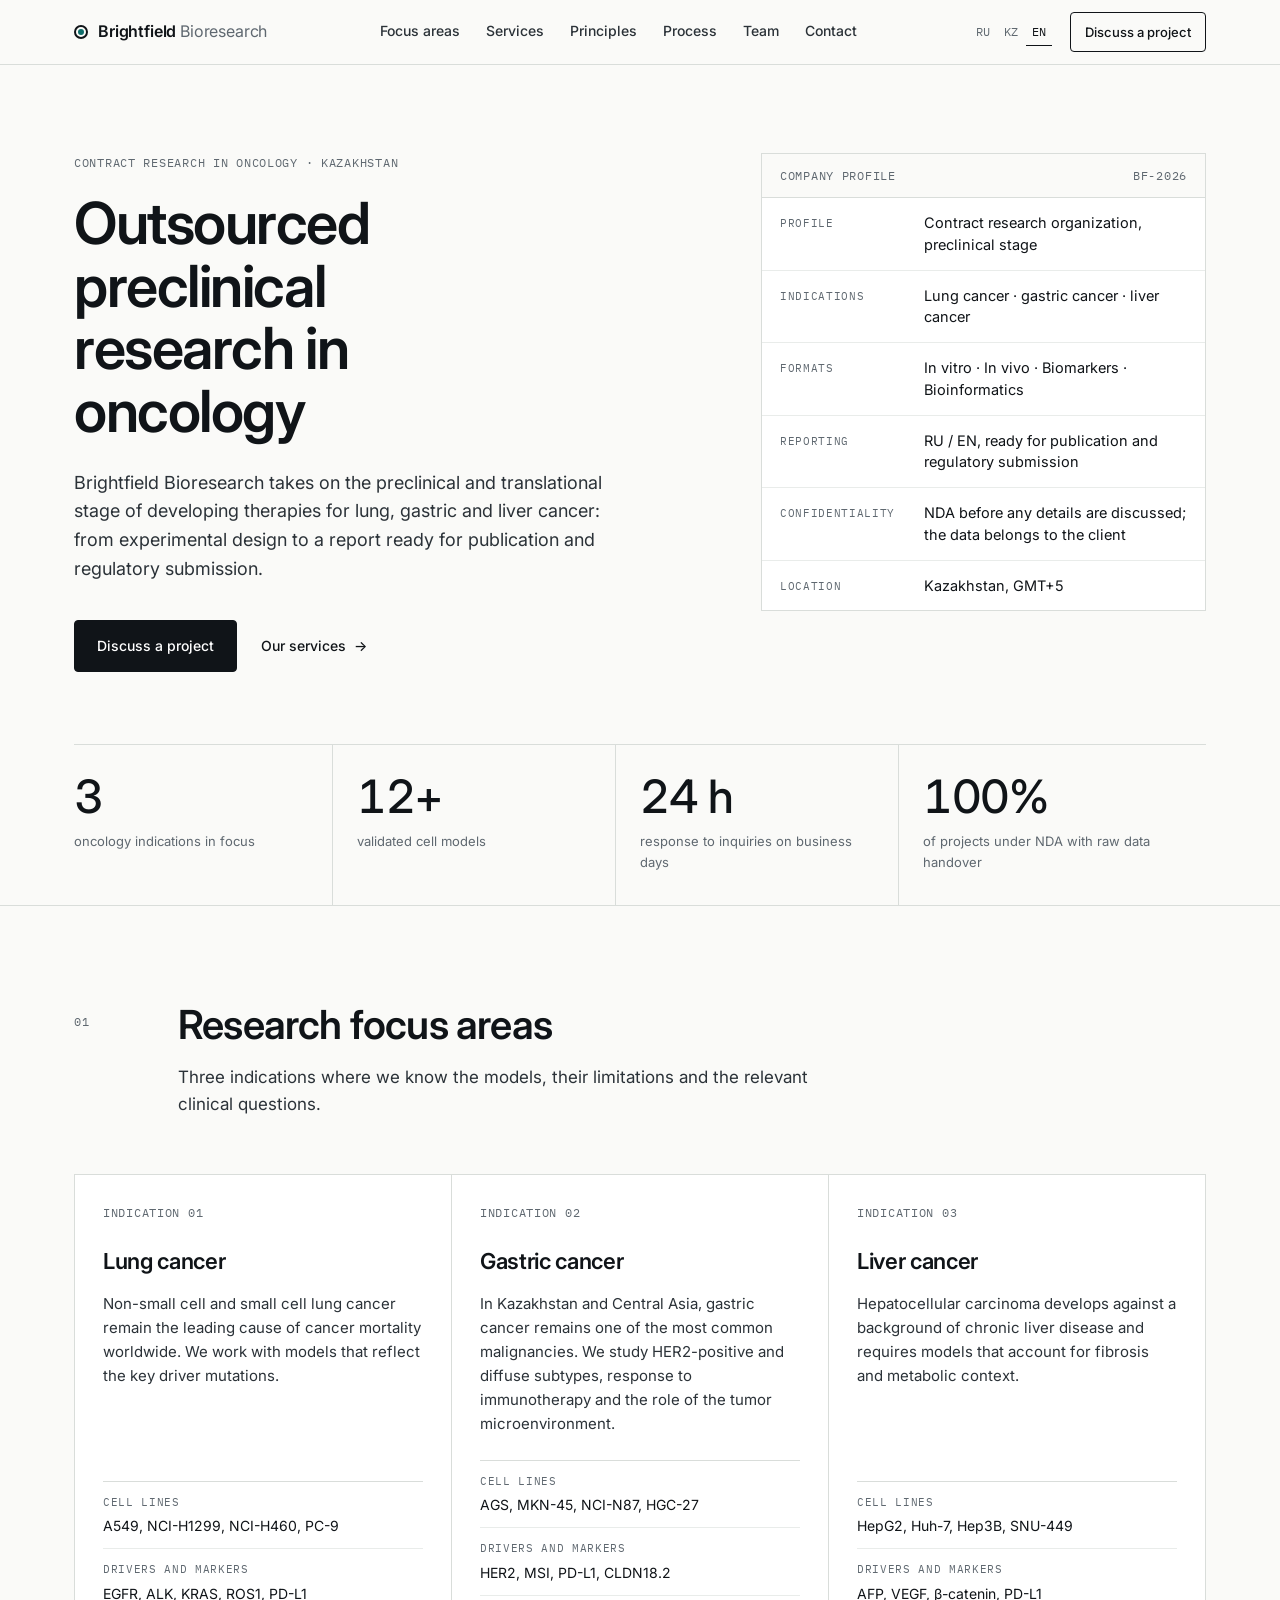
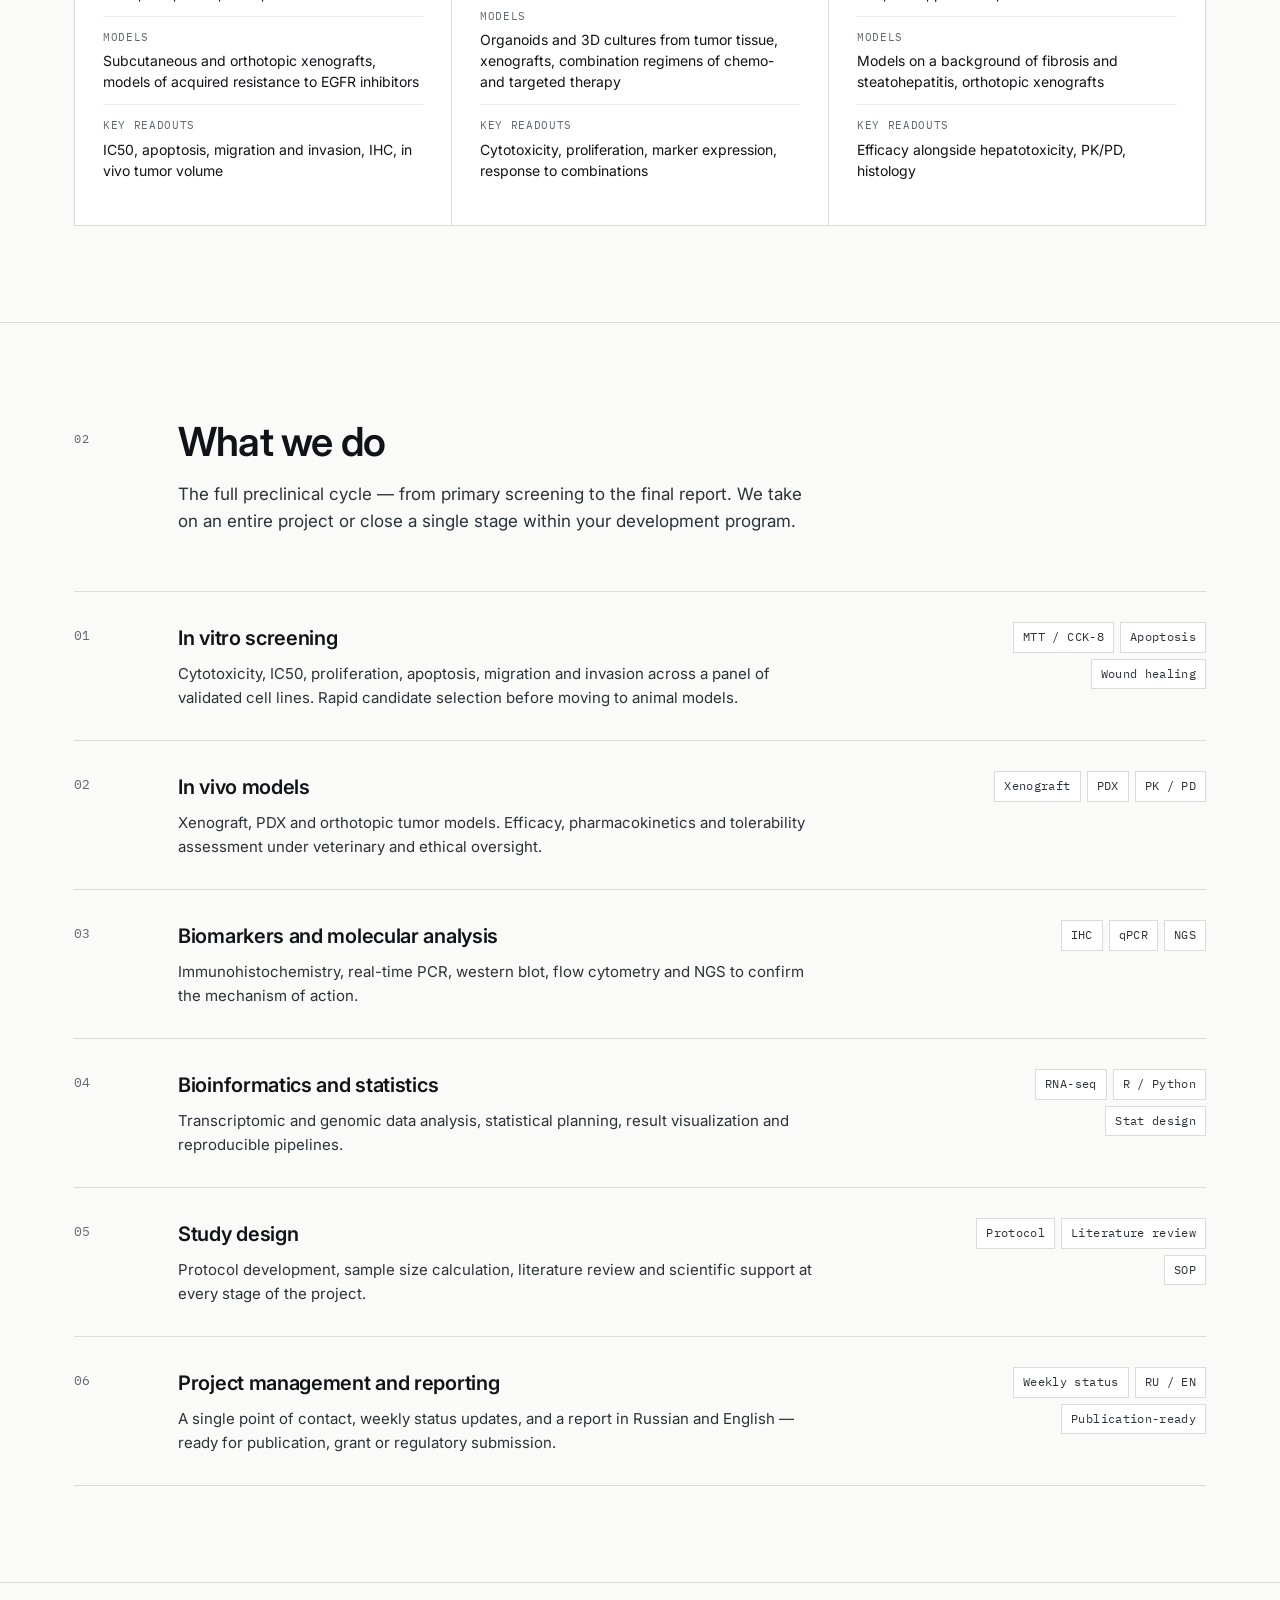
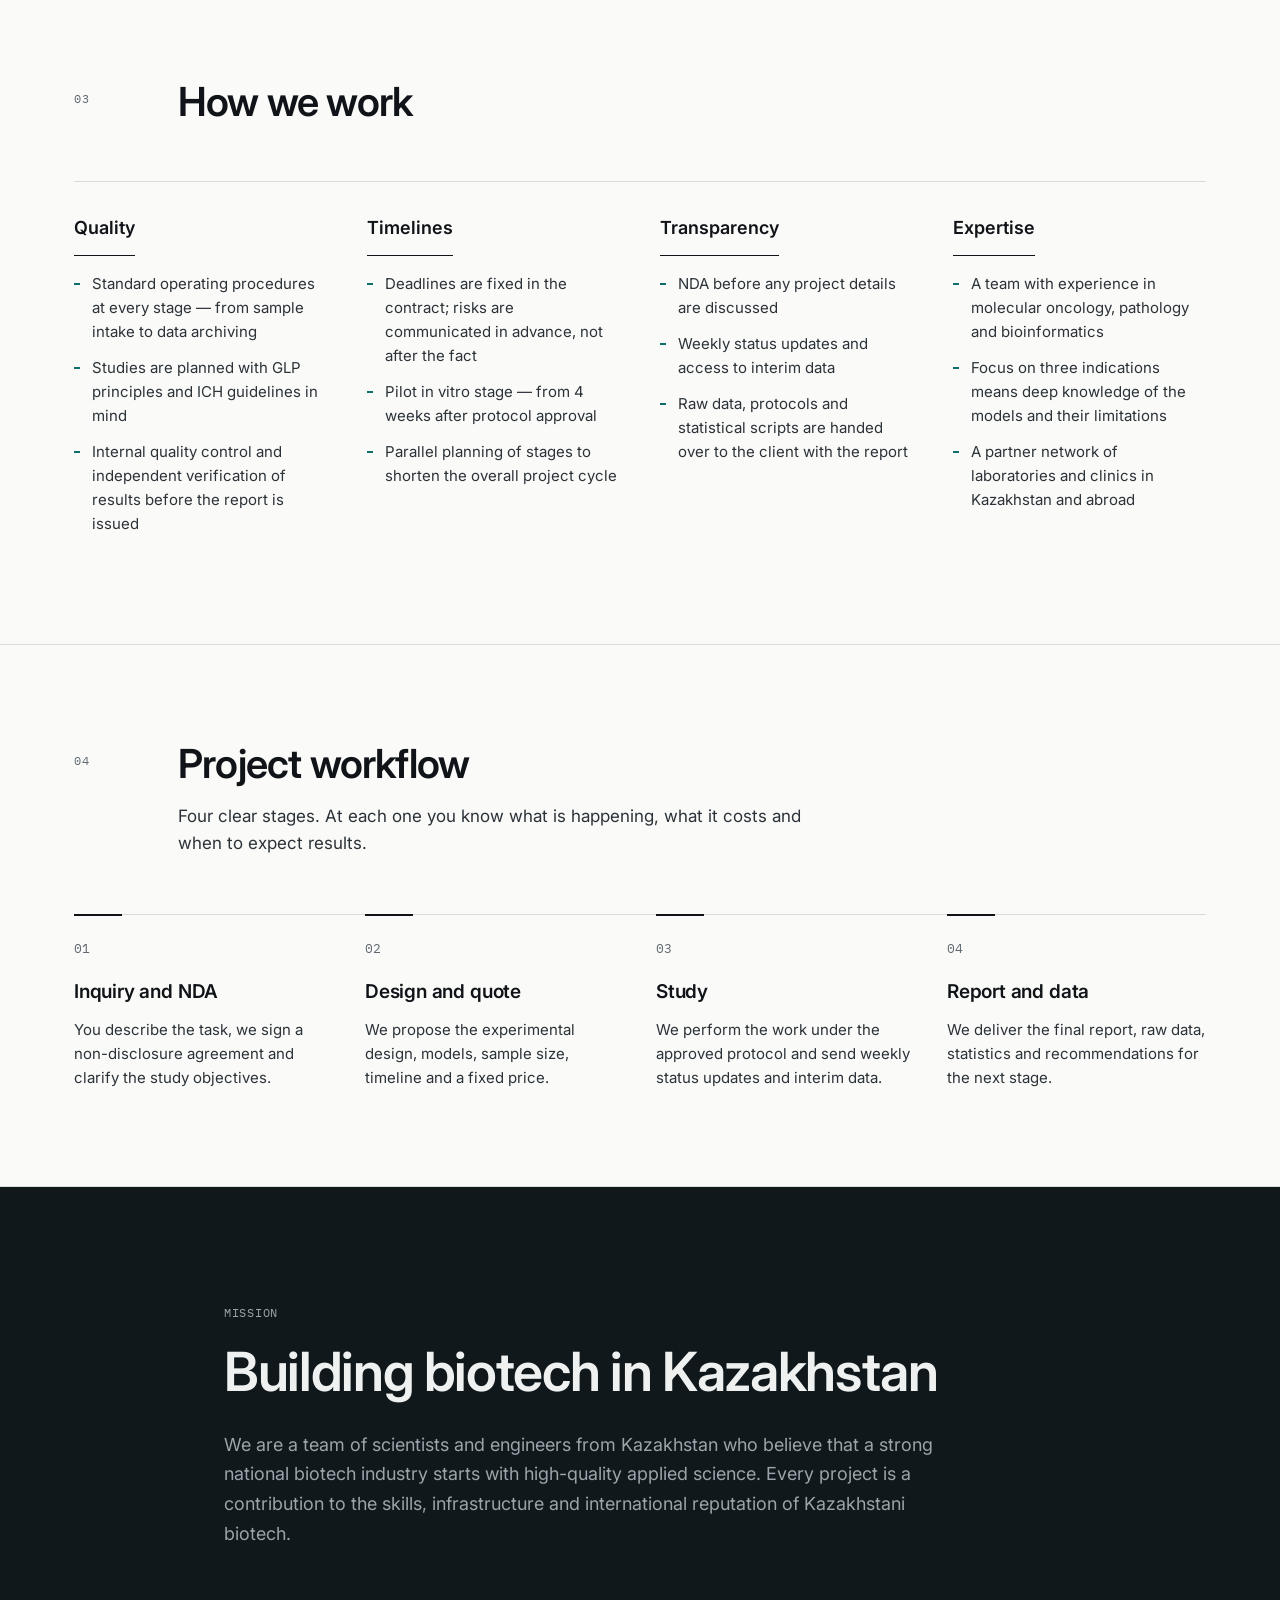
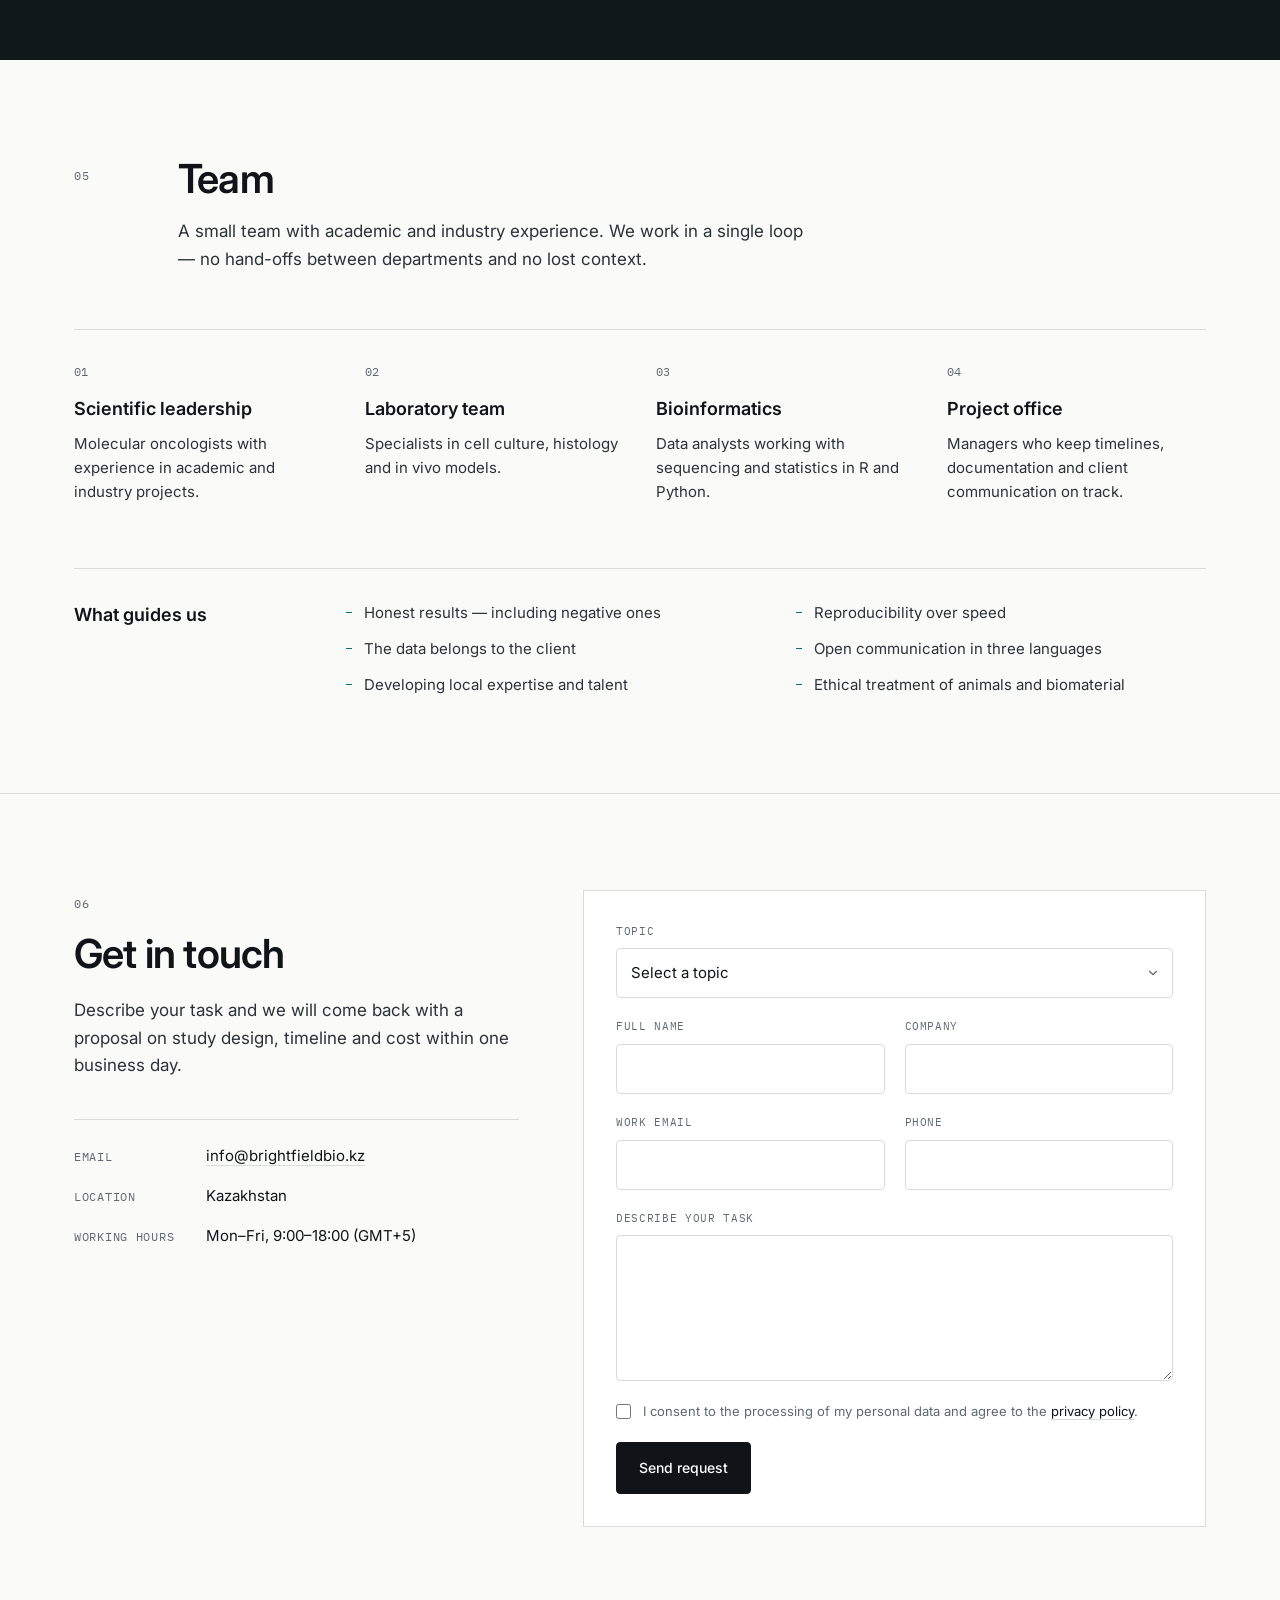
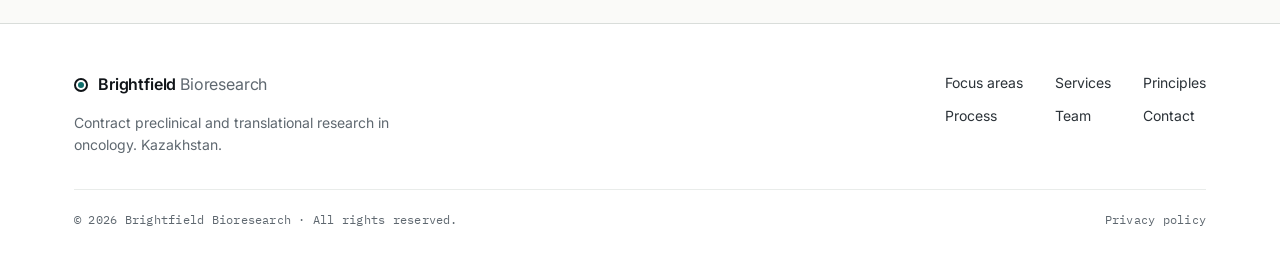
==== index.html @ 9d182112 "Add files via upload" ====
<!DOCTYPE html>
<html lang="ru">
<head>
  <meta charset="UTF-8">
  <meta name="viewport" content="width=device-width, initial-scale=1.0">
  <title data-i18n="meta.title">Brightfield Bioresearch — контрактные исследования в онкологии</title>
  <meta name="description" data-i18n-content="meta.desc" content="Brightfield Bioresearch — исследовательская команда из Казахстана. Доклинические и трансляционные исследования для терапии рака лёгкого, желудка и печени.">
  <meta property="og:title" data-i18n-content="meta.title" content="Brightfield Bioresearch">
  <meta property="og:description" data-i18n-content="meta.desc" content="">
  <meta property="og:type" content="website">
  <meta name="theme-color" content="#fafaf8">
  <link rel="icon" href="favicon.svg" type="image/svg+xml">
  <link rel="preconnect" href="https://fonts.googleapis.com">
  <link rel="preconnect" href="https://fonts.gstatic.com" crossorigin>
  <link href="https://fonts.googleapis.com/css2?family=IBM+Plex+Mono:wght@400;500&family=Inter:wght@400;500;600&display=swap" rel="stylesheet">
  <link rel="stylesheet" href="css/style.css">
</head>
<body>

<a class="skip" href="#main" data-i18n="a11y.skip">К содержанию</a>

<!-- ================= HEADER ================= -->
<header class="header" id="header">
  <div class="container header__inner">
    <a href="#top" class="logo" aria-label="Brightfield Bioresearch">
      <span class="logo__mark" aria-hidden="true"></span>
      <span class="logo__text">Brightfield <span>Bioresearch</span></span>
    </a>

    <nav class="nav" id="nav" aria-label="Main">
      <a href="#areas" data-i18n="nav.areas">Направления</a>
      <a href="#services" data-i18n="nav.services">Услуги</a>
      <a href="#why" data-i18n="nav.why">Почему мы</a>
      <a href="#process" data-i18n="nav.process">Процесс</a>
      <a href="#team" data-i18n="nav.team">Команда</a>
      <a href="#contact" data-i18n="nav.contact">Контакты</a>
    </nav>

    <div class="header__tools">
      <div class="lang" role="group" aria-label="Language">
        <button type="button" data-lang="ru">RU</button>
        <button type="button" data-lang="kk">KZ</button>
        <button type="button" data-lang="en">EN</button>
      </div>
      <a href="#contact" class="btn btn--small header__cta" data-i18n="nav.cta">Обсудить проект</a>
      <button class="burger" id="burger" type="button" aria-label="Menu" aria-expanded="false" aria-controls="nav">
        <span></span><span></span>
      </button>
    </div>
  </div>
</header>

<main id="main">

<!-- ================= HERO ================= -->
<section class="hero" id="top">
  <div class="container hero__inner">
    <div class="hero__content">
      <p class="label" data-i18n="hero.kicker">Контрактные исследования в онкологии · Казахстан</p>
      <h1 class="hero__title" data-i18n="hero.title">Доклинические исследования в онкологии на аутсорсе</h1>
      <p class="hero__lead" data-i18n="hero.lead"></p>
      <div class="hero__actions">
        <a href="#contact" class="btn btn--primary" data-i18n="hero.cta1">Обсудить проект</a>
        <a href="#services" class="link-arrow" data-i18n="hero.cta2">Наши услуги</a>
      </div>
    </div>

    <aside class="sheet" aria-label="Summary">
      <div class="sheet__head">
        <span class="label" data-i18n="hero.sheetTitle">Паспорт компании</span>
        <span class="label">BF-2026</span>
      </div>
      <dl class="sheet__rows" id="heroSheet"></dl>
    </aside>
  </div>

  <div class="container">
    <ul class="stats">
      <li class="stat">
        <div class="stat__value"><span class="num" data-count="3">0</span></div>
        <p class="label" data-i18n="stats.s1">онкологических направления в фокусе</p>
      </li>
      <li class="stat">
        <div class="stat__value"><span class="num" data-count="12">0</span>+</div>
        <p class="label" data-i18n="stats.s2">валидированных клеточных моделей</p>
      </li>
      <li class="stat">
        <div class="stat__value"><span class="num" data-count="24">0</span><span data-i18n="stats.s3suffix"> ч</span></div>
        <p class="label" data-i18n="stats.s3">ответ на запрос в рабочие дни</p>
      </li>
      <li class="stat">
        <div class="stat__value"><span class="num" data-count="100">0</span>%</div>
        <p class="label" data-i18n="stats.s4">проектов под NDA и с передачей сырых данных</p>
      </li>
    </ul>
  </div>
</section>

<!-- ================= AREAS ================= -->
<section class="section" id="areas">
  <div class="container">
    <div class="section__head">
      <span class="label">01</span>
      <h2 class="section__title" data-i18n="areas.title">Направления исследований</h2>
      <p class="section__lead" data-i18n="areas.lead"></p>
    </div>
    <div class="areas" id="areasGrid"></div>
  </div>
</section>

<!-- ================= SERVICES ================= -->
<section class="section" id="services">
  <div class="container">
    <div class="section__head">
      <span class="label">02</span>
      <h2 class="section__title" data-i18n="services.title">Что мы делаем</h2>
      <p class="section__lead" data-i18n="services.lead"></p>
    </div>
    <ol class="services" id="servicesList"></ol>
  </div>
</section>

<!-- ================= WHY ================= -->
<section class="section" id="why">
  <div class="container">
    <div class="section__head">
      <span class="label">03</span>
      <h2 class="section__title" data-i18n="why.title">Принципы работы</h2>
    </div>
    <div class="why">
      <div class="why__col">
        <h3 class="why__title" data-i18n="why.quality.tab">Качество</h3>
        <ul class="list" data-i18n-list="why.quality.list"></ul>
      </div>
      <div class="why__col">
        <h3 class="why__title" data-i18n="why.time.tab">Сроки</h3>
        <ul class="list" data-i18n-list="why.time.list"></ul>
      </div>
      <div class="why__col">
        <h3 class="why__title" data-i18n="why.transparency.tab">Прозрачность</h3>
        <ul class="list" data-i18n-list="why.transparency.list"></ul>
      </div>
      <div class="why__col">
        <h3 class="why__title" data-i18n="why.expertise.tab">Экспертиза</h3>
        <ul class="list" data-i18n-list="why.expertise.list"></ul>
      </div>
    </div>
  </div>
</section>

<!-- ================= PROCESS ================= -->
<section class="section" id="process">
  <div class="container">
    <div class="section__head">
      <span class="label">04</span>
      <h2 class="section__title" data-i18n="process.title">Как мы работаем</h2>
      <p class="section__lead" data-i18n="process.lead"></p>
    </div>
    <ol class="steps" id="stepsList"></ol>
  </div>
</section>

<!-- ================= MISSION ================= -->
<section class="mission" id="mission">
  <div class="container mission__inner">
    <span class="label label--light" data-i18n="mission.label">Миссия</span>
    <h2 class="mission__title" data-i18n="mission.title">Поднимаем биотех в Казахстане</h2>
    <p class="mission__text" data-i18n="mission.text"></p>
  </div>
</section>

<!-- ================= TEAM ================= -->
<section class="section" id="team">
  <div class="container">
    <div class="section__head">
      <span class="label">05</span>
      <h2 class="section__title" data-i18n="team.title">Команда</h2>
      <p class="section__lead" data-i18n="team.lead"></p>
    </div>
    <div class="team" id="teamGrid"></div>
    <div class="principles">
      <h3 class="principles__title" data-i18n="team.principlesTitle">Принципы</h3>
      <ul class="principles__list" data-i18n-list="team.principles"></ul>
    </div>
  </div>
</section>

<!-- ================= CONTACT ================= -->
<section class="section section--last" id="contact">
  <div class="container">
    <div class="contact">
      <div class="contact__info">
        <span class="label">06</span>
        <h2 class="section__title" data-i18n="contact.title">Связаться с нами</h2>
        <p class="section__lead" data-i18n="contact.lead"></p>
        <dl class="contact__details">
          <div><dt class="label" data-i18n="contact.emailLabel">Email</dt><dd><a id="contactEmail" href="mailto:">—</a></dd></div>
          <div><dt class="label" data-i18n="contact.locationLabel">Локация</dt><dd data-i18n="contact.location">Казахстан</dd></div>
          <div><dt class="label" data-i18n="contact.hoursLabel">Часы работы</dt><dd data-i18n="contact.hours">Пн–Пт, 9:00–18:00 (GMT+5)</dd></div>
        </dl>
      </div>

      <form class="form" id="contactForm" novalidate>
        <div class="form__row">
          <label class="field">
            <span class="field__label" data-i18n="form.topic">Тема запроса</span>
            <select name="topic" id="topicSelect" required></select>
          </label>
        </div>
        <div class="form__row form__row--2">
          <label class="field">
            <span class="field__label" data-i18n="form.name">ФИО</span>
            <input type="text" name="name" required autocomplete="name">
          </label>
          <label class="field">
            <span class="field__label" data-i18n="form.company">Компания</span>
            <input type="text" name="company" autocomplete="organization">
          </label>
        </div>
        <div class="form__row form__row--2">
          <label class="field">
            <span class="field__label" data-i18n="form.email">Рабочий email</span>
            <input type="email" name="email" required autocomplete="email">
          </label>
          <label class="field">
            <span class="field__label" data-i18n="form.phone">Телефон</span>
            <input type="tel" name="phone" autocomplete="tel">
          </label>
        </div>
        <div class="form__row">
          <label class="field">
            <span class="field__label" data-i18n="form.message">Описание задачи</span>
            <textarea name="message" rows="5" required></textarea>
          </label>
        </div>
        <label class="check">
          <input type="checkbox" name="consent" required>
          <span data-i18n="form.consent">Я даю согласие на обработку персональных данных.</span>
        </label>
        <div class="form__footer">
          <button type="submit" class="btn btn--primary" data-i18n="form.submit">Отправить</button>
          <p class="form__status" id="formStatus" role="status" aria-live="polite"></p>
        </div>
      </form>
    </div>
  </div>
</section>

</main>

<!-- ================= FOOTER ================= -->
<footer class="footer">
  <div class="container footer__inner">
    <div class="footer__brand">
      <a href="#top" class="logo"><span class="logo__mark" aria-hidden="true"></span><span class="logo__text">Brightfield <span>Bioresearch</span></span></a>
      <p class="footer__tagline" data-i18n="footer.tagline"></p>
    </div>
    <nav class="footer__nav" aria-label="Footer">
      <a href="#areas" data-i18n="nav.areas">Направления</a>
      <a href="#services" data-i18n="nav.services">Услуги</a>
      <a href="#why" data-i18n="nav.why">Почему мы</a>
      <a href="#process" data-i18n="nav.process">Процесс</a>
      <a href="#team" data-i18n="nav.team">Команда</a>
      <a href="#contact" data-i18n="nav.contact">Контакты</a>
    </nav>
    <div class="footer__bottom">
      <p class="label"><span id="year"></span> Brightfield Bioresearch · <span data-i18n="footer.rights">Все права защищены.</span></p>
      <a class="label" href="privacy.html" data-i18n="footer.privacy">Политика конфиденциальности</a>
    </div>
  </div>
</footer>

<script src="js/i18n.js"></script>
<script src="js/main.js"></script>
</body>
</html>
---- css/style.css ----
/* =========================================================
   Brightfield Bioresearch — styles
   Editorial / scientific: paper background, hairlines,
   mono labels, one restrained accent. No decoration.
   ========================================================= */

:root {
  --font: "Inter", "Segoe UI", system-ui, -apple-system, Roboto, sans-serif;
  --mono: "IBM Plex Mono", "SFMono-Regular", Consolas, "Courier New", monospace;

  --bg: #fafaf8;
  --paper: #ffffff;
  --ink: #101418;
  --ink-2: #2b3238;
  --muted: #5f6870;
  --line: #d9ddda;
  --line-soft: #e9ecea;
  --accent: #0f6e6b;
  --accent-ink: #ffffff;
  --accent-soft: #e4f0ee;
  --dark: #10181c;
  --dark-text: #eef1f0;
  --dark-muted: #9aa5ab;
  --error: #b42318;

  --container: 1180px;
  --gutter: 24px;
  --radius: 4px;
}

* { box-sizing: border-box; }
html { scroll-behavior: smooth; -webkit-text-size-adjust: 100%; }
body {
  margin: 0;
  font-family: var(--font);
  font-size: 16px;
  line-height: 1.6;
  color: var(--ink);
  background: var(--bg);
  -webkit-font-smoothing: antialiased;
}
img, svg { display: block; max-width: 100%; }
a { color: inherit; text-decoration: none; }
ul, ol { margin: 0; padding: 0; list-style: none; }
h1, h2, h3, h4, p, dl, dd { margin: 0; }
button { font: inherit; color: inherit; background: none; border: 0; cursor: pointer; }
input, select, textarea { font: inherit; color: inherit; }

.container { width: 100%; max-width: var(--container); margin: 0 auto; padding: 0 var(--gutter); }
.sr-only { position: absolute; width: 1px; height: 1px; padding: 0; margin: -1px; overflow: hidden; clip: rect(0,0,0,0); white-space: nowrap; border: 0; }
.skip { position: absolute; left: -999px; top: 8px; background: var(--ink); color: #fff; padding: 8px 14px; z-index: 1000; }
.skip:focus { left: 8px; }

/* mono label used everywhere */
.label { font-family: var(--mono); font-size: 12px; letter-spacing: 0.06em; text-transform: uppercase; color: var(--muted); }
.label--light { color: var(--dark-muted); }

/* ---------- Header ---------- */
.header { position: sticky; top: 0; z-index: 100; background: rgba(250, 250, 248, 0.92); backdrop-filter: blur(8px); -webkit-backdrop-filter: blur(8px); border-bottom: 1px solid var(--line); }
.header__inner { display: flex; align-items: center; justify-content: space-between; gap: 24px; height: 64px; }

.logo { display: inline-flex; align-items: center; gap: 10px; font-weight: 600; letter-spacing: -0.01em; white-space: nowrap; }
.logo__mark { width: 14px; height: 14px; border: 2px solid var(--ink); border-radius: 50%; position: relative; flex: 0 0 auto; }
.logo__mark::after { content: ""; position: absolute; inset: 2px; background: var(--accent); border-radius: 50%; }
.logo__text { font-size: 16px; }
.logo__text span { font-weight: 400; color: var(--muted); }

.nav { display: flex; align-items: center; gap: 26px; font-size: 14px; font-weight: 500; }
.nav a { color: var(--ink-2); padding: 4px 0; border-bottom: 1px solid transparent; transition: border-color .15s, color .15s; }
.nav a:hover { border-bottom-color: var(--ink); }

.header__tools { display: flex; align-items: center; gap: 18px; }
.lang { display: flex; gap: 2px; font-family: var(--mono); font-size: 12px; letter-spacing: 0.06em; }
.lang button { padding: 4px 6px; color: var(--muted); border-bottom: 1px solid transparent; }
.lang button:hover { color: var(--ink); }
.lang button.is-active { color: var(--ink); border-bottom-color: var(--ink); }

.burger { display: none; width: 36px; height: 36px; flex-direction: column; justify-content: center; align-items: center; gap: 6px; }
.burger span { display: block; width: 20px; height: 1.5px; background: var(--ink); transition: transform .2s; }
.burger.is-open span:nth-child(1) { transform: translateY(3.75px) rotate(45deg); }
.burger.is-open span:nth-child(2) { transform: translateY(-3.75px) rotate(-45deg); }

/* ---------- Buttons ---------- */
.btn { display: inline-flex; align-items: center; justify-content: center; padding: 14px 22px; border-radius: var(--radius); font-size: 14px; font-weight: 500; border: 1px solid var(--ink); color: var(--ink); background: transparent; transition: background .15s, color .15s, border-color .15s; white-space: nowrap; }
.btn:hover { background: var(--ink); color: #fff; }
.btn--primary { background: var(--ink); color: #fff; }
.btn--primary:hover { background: var(--accent); border-color: var(--accent); }
.btn--small { padding: 9px 14px; font-size: 13px; }
.link-arrow { font-size: 14px; font-weight: 500; color: var(--ink); display: inline-flex; align-items: center; gap: 8px; }
.link-arrow::after { content: "→"; transition: transform .15s; }
.link-arrow:hover::after { transform: translateX(4px); }

/* ---------- Hero ---------- */
.hero { padding: 88px 0 0; border-bottom: 1px solid var(--line); }
.hero__inner { display: grid; grid-template-columns: minmax(0, 7fr) minmax(0, 5fr); gap: 64px; align-items: start; padding-bottom: 72px; }
.hero__title { margin-top: 20px; font-size: clamp(34px, 4.6vw, 58px); line-height: 1.08; font-weight: 600; letter-spacing: -0.025em; max-width: 12ch; }
.hero__lead { margin-top: 26px; font-size: 18px; line-height: 1.6; color: var(--ink-2); max-width: 560px; }
.hero__actions { display: flex; flex-wrap: wrap; align-items: center; gap: 24px; margin-top: 36px; }

.sheet { border: 1px solid var(--line); background: var(--paper); }
.sheet__head { display: flex; justify-content: space-between; align-items: center; padding: 12px 18px; border-bottom: 1px solid var(--line); background: var(--bg); }
.sheet__rows { display: grid; }
.sheet__row { display: grid; grid-template-columns: 128px 1fr; gap: 16px; padding: 14px 18px; border-bottom: 1px solid var(--line-soft); }
.sheet__row:last-child { border-bottom: 0; }
.sheet__row dt { font-family: var(--mono); font-size: 11px; letter-spacing: 0.06em; text-transform: uppercase; color: var(--muted); padding-top: 3px; }
.sheet__row dd { font-size: 14.5px; line-height: 1.5; color: var(--ink); }

.stats { display: grid; grid-template-columns: repeat(4, 1fr); border-top: 1px solid var(--line); }
.stat { padding: 28px 24px 32px 0; border-right: 1px solid var(--line); margin-right: 24px; }
.stat:last-child { border-right: 0; margin-right: 0; }
.stat__value { font-size: clamp(34px, 3.6vw, 46px); font-weight: 500; letter-spacing: -0.03em; line-height: 1; color: var(--ink); font-variant-numeric: tabular-nums; }
.stat .label { margin-top: 12px; text-transform: none; letter-spacing: 0; font-size: 13px; font-family: var(--font); }

/* ---------- Sections ---------- */
.section { padding: 96px 0; border-bottom: 1px solid var(--line); }
.section--last { border-bottom: 0; }
.section__head { display: grid; grid-template-columns: 80px 1fr; gap: 16px 24px; align-items: start; margin-bottom: 56px; max-width: 900px; }
.section__head .label { padding-top: 10px; }
.section__title { font-size: clamp(28px, 3.2vw, 40px); font-weight: 600; letter-spacing: -0.02em; line-height: 1.15; }
.section__lead { grid-column: 2; font-size: 17px; color: var(--ink-2); max-width: 640px; }

/* ---------- Areas ---------- */
.areas { display: grid; grid-template-columns: repeat(3, 1fr); border-top: 1px solid var(--line); border-left: 1px solid var(--line); }
.area { border-right: 1px solid var(--line); border-bottom: 1px solid var(--line); padding: 28px 28px 32px; background: var(--paper); display: flex; flex-direction: column; }
.area__index { margin-bottom: 22px; }
.area__title { font-size: 22px; font-weight: 600; letter-spacing: -0.015em; margin-bottom: 12px; }
.area__text { font-size: 15px; color: var(--ink-2); margin-bottom: 24px; }
.area__rows { margin-top: auto; border-top: 1px solid var(--line); }
.area__row { padding: 12px 0; border-bottom: 1px solid var(--line-soft); display: grid; gap: 4px; }
.area__row:last-child { border-bottom: 0; }
.area__row dt { font-family: var(--mono); font-size: 11px; letter-spacing: 0.06em; text-transform: uppercase; color: var(--muted); }
.area__row dd { font-size: 14px; line-height: 1.5; }

/* ---------- Services ---------- */
.services { border-top: 1px solid var(--line); }
.service { display: grid; grid-template-columns: 80px 1fr 260px; gap: 24px; padding: 30px 0; border-bottom: 1px solid var(--line); align-items: start; }
.service__index { font-family: var(--mono); font-size: 13px; color: var(--muted); padding-top: 4px; }
.service__title { font-size: 20px; font-weight: 600; letter-spacing: -0.015em; margin-bottom: 8px; }
.service__text { font-size: 15px; color: var(--ink-2); max-width: 640px; }
.service__tags { display: flex; flex-wrap: wrap; gap: 6px; justify-content: flex-end; }
.service__tags span { font-family: var(--mono); font-size: 11.5px; letter-spacing: 0.03em; padding: 5px 9px; border: 1px solid var(--line); color: var(--ink-2); background: var(--paper); }

/* ---------- Why ---------- */
.why { display: grid; grid-template-columns: repeat(4, 1fr); gap: 40px; border-top: 1px solid var(--line); padding-top: 32px; }
.why__title { font-size: 18px; font-weight: 600; margin-bottom: 16px; padding-bottom: 12px; border-bottom: 1px solid var(--ink); display: inline-block; }
.list li { position: relative; padding-left: 18px; margin-bottom: 12px; font-size: 15px; color: var(--ink-2); }
.list li::before { content: ""; position: absolute; left: 0; top: 11px; width: 6px; height: 1.5px; background: var(--accent); }

/* ---------- Process ---------- */
.steps { display: grid; grid-template-columns: repeat(4, 1fr); gap: 32px; border-top: 1px solid var(--line); }
.step { padding-top: 24px; position: relative; }
.step::before { content: ""; position: absolute; left: 0; top: -1px; width: 48px; height: 2px; background: var(--ink); }
.step__num { font-family: var(--mono); font-size: 13px; color: var(--muted); margin-bottom: 18px; }
.step__title { font-size: 19px; font-weight: 600; margin-bottom: 10px; letter-spacing: -0.01em; }
.step__text { font-size: 15px; color: var(--ink-2); }

/* ---------- Mission ---------- */
.mission { background: var(--dark); color: var(--dark-text); padding: 112px 0; }
.mission__inner { max-width: 880px; }
.mission__title { margin-top: 18px; font-size: clamp(30px, 4.4vw, 54px); font-weight: 600; letter-spacing: -0.025em; line-height: 1.1; }
.mission__text { margin-top: 28px; font-size: 18px; line-height: 1.65; color: var(--dark-muted); max-width: 720px; }

/* ---------- Team ---------- */
.team { display: grid; grid-template-columns: repeat(4, 1fr); gap: 32px; border-top: 1px solid var(--line); padding-top: 32px; }
.role__index { font-family: var(--mono); font-size: 12px; color: var(--muted); margin-bottom: 14px; }
.role__title { font-size: 18px; font-weight: 600; margin-bottom: 8px; }
.role__text { font-size: 15px; color: var(--ink-2); }
.principles { margin-top: 64px; display: grid; grid-template-columns: 240px 1fr; gap: 32px; border-top: 1px solid var(--line); padding-top: 32px; }
.principles__title { font-size: 18px; font-weight: 600; }
.principles__list { display: grid; grid-template-columns: 1fr 1fr; gap: 12px 40px; }
.principles__list li { font-size: 15px; color: var(--ink-2); padding-left: 18px; position: relative; }
.principles__list li::before { content: ""; position: absolute; left: 0; top: 11px; width: 6px; height: 1.5px; background: var(--accent); }

/* ---------- Contact ---------- */
.contact { display: grid; grid-template-columns: minmax(0, 5fr) minmax(0, 7fr); gap: 64px; align-items: start; }
.contact__info .section__title { margin-top: 16px; }
.contact__info .section__lead { margin-top: 20px; }
.contact__details { margin-top: 40px; display: grid; gap: 16px; border-top: 1px solid var(--line); padding-top: 24px; }
.contact__details div { display: grid; grid-template-columns: 120px 1fr; gap: 12px; align-items: baseline; }
.contact__details dd { font-size: 15px; }
.contact__details a { border-bottom: 1px solid var(--line); }
.contact__details a:hover { border-bottom-color: var(--ink); }

.form { border: 1px solid var(--line); background: var(--paper); padding: 32px; display: grid; gap: 20px; }
.form__row { display: grid; gap: 20px; }
.form__row--2 { grid-template-columns: 1fr 1fr; }
.field { display: grid; gap: 8px; }
.field__label { font-family: var(--mono); font-size: 11px; letter-spacing: 0.06em; text-transform: uppercase; color: var(--muted); }
.field input, .field select, .field textarea { width: 100%; padding: 12px 14px; border: 1px solid var(--line); border-radius: var(--radius); background: var(--paper); outline: none; transition: border-color .15s; font-size: 15px; }
.field textarea { resize: vertical; min-height: 120px; }
.field select { appearance: none; -webkit-appearance: none; background-image: url("data:image/svg+xml;utf8,<svg xmlns='http://www.w3.org/2000/svg' width='14' height='14' viewBox='0 0 24 24' fill='none' stroke='%235f6870' stroke-width='2' stroke-linecap='round' stroke-linejoin='round'><path d='M6 9l6 6 6-6'/></svg>"); background-repeat: no-repeat; background-position: right 12px center; padding-right: 36px; cursor: pointer; }
.field input:focus, .field select:focus, .field textarea:focus { border-color: var(--ink); }
.field input.is-invalid, .field select.is-invalid, .field textarea.is-invalid { border-color: var(--error); }

.check { display: flex; gap: 12px; align-items: flex-start; font-size: 13px; color: var(--muted); cursor: pointer; }
.check input { margin: 3px 0 0; width: 15px; height: 15px; accent-color: var(--ink); flex: 0 0 auto; }
.check a { color: var(--ink); border-bottom: 1px solid var(--line); }
.check.is-invalid { color: var(--error); }
.form__footer { display: flex; align-items: center; gap: 20px; flex-wrap: wrap; }
.form__status { font-size: 14px; color: var(--muted); }
.form__status.is-ok { color: var(--accent); }
.form__status.is-err { color: var(--error); }

/* ---------- Footer ---------- */
.footer { border-top: 1px solid var(--line); padding: 48px 0 28px; background: var(--paper); }
.footer__inner { display: grid; grid-template-columns: 1fr auto; gap: 32px 64px; align-items: start; }
.footer__brand { display: grid; gap: 14px; }
.footer__tagline { font-size: 14px; color: var(--muted); max-width: 360px; }
.footer__nav { display: grid; grid-template-columns: repeat(3, auto); gap: 10px 32px; font-size: 14px; }
.footer__nav a { color: var(--ink-2); }
.footer__nav a:hover { color: var(--ink); }
.footer__bottom { grid-column: 1 / -1; display: flex; justify-content: space-between; gap: 16px; flex-wrap: wrap; padding-top: 20px; border-top: 1px solid var(--line-soft); }
.footer__bottom .label { text-transform: none; letter-spacing: 0.02em; }
.footer__bottom a:hover { color: var(--ink); }

/* ---------- Reveal ---------- */
.reveal { opacity: 0; transform: translateY(10px); transition: opacity .5s ease, transform .5s ease; }
.reveal.is-visible { opacity: 1; transform: none; }
@media (prefers-reduced-motion: reduce) { .reveal { opacity: 1; transform: none; transition: none; } html { scroll-behavior: auto; } }

/* =========================================================
   Responsive
   ========================================================= */
@media (max-width: 1080px) {
  .service { grid-template-columns: 60px 1fr; }
  .service__tags { grid-column: 2; justify-content: flex-start; }
  .why, .steps, .team { grid-template-columns: repeat(2, 1fr); }
  .stats { grid-template-columns: repeat(2, 1fr); }
  .stat:nth-child(2) { border-right: 0; }
  .stat:nth-child(n+3) { border-top: 1px solid var(--line); }
}

@media (max-width: 900px) {
  .nav { position: fixed; left: 0; right: 0; top: 64px; flex-direction: column; align-items: stretch; gap: 0; padding: 8px 24px 20px; background: var(--bg); border-bottom: 1px solid var(--line); transform: translateY(-8px); opacity: 0; visibility: hidden; transition: opacity .2s, transform .2s, visibility .2s; }
  .nav.is-open { transform: none; opacity: 1; visibility: visible; }
  .nav a { padding: 14px 0; border-bottom: 1px solid var(--line-soft); font-size: 16px; }
  .nav a:last-child { border-bottom: 0; }
  .burger { display: flex; }
  .header__cta { display: none; }

  .hero { padding-top: 56px; }
  .hero__inner { grid-template-columns: 1fr; gap: 40px; padding-bottom: 48px; }
  .hero__title { max-width: none; }
  .section { padding: 72px 0; }
  .section__head { grid-template-columns: 1fr; gap: 12px; margin-bottom: 40px; }
  .section__head .label { padding-top: 0; }
  .section__lead { grid-column: 1; }
  .areas { grid-template-columns: 1fr; }
  .contact { grid-template-columns: 1fr; gap: 40px; }
  .principles { grid-template-columns: 1fr; }
  .principles__list { grid-template-columns: 1fr; }
  .mission { padding: 80px 0; }
  .footer__inner { grid-template-columns: 1fr; }
}

@media (max-width: 600px) {
  :root { --gutter: 18px; }
  .hero__title { font-size: 32px; }
  .hero__lead { font-size: 16px; }
  .sheet__row { grid-template-columns: 1fr; gap: 4px; }
  .stats { grid-template-columns: 1fr; }
  .stat { border-right: 0; margin-right: 0; border-top: 1px solid var(--line); padding: 20px 0; }
  .stat:first-child { border-top: 0; }
  .why, .steps, .team { grid-template-columns: 1fr; }
  .service { grid-template-columns: 1fr; gap: 10px; }
  .service__index { grid-column: 1; }
  .service__tags { grid-column: 1; }
  .form { padding: 20px; }
  .form__row--2 { grid-template-columns: 1fr; }
  .btn { width: 100%; }
  .hero__actions { flex-direction: column; align-items: stretch; }
  .link-arrow { justify-content: center; }
}
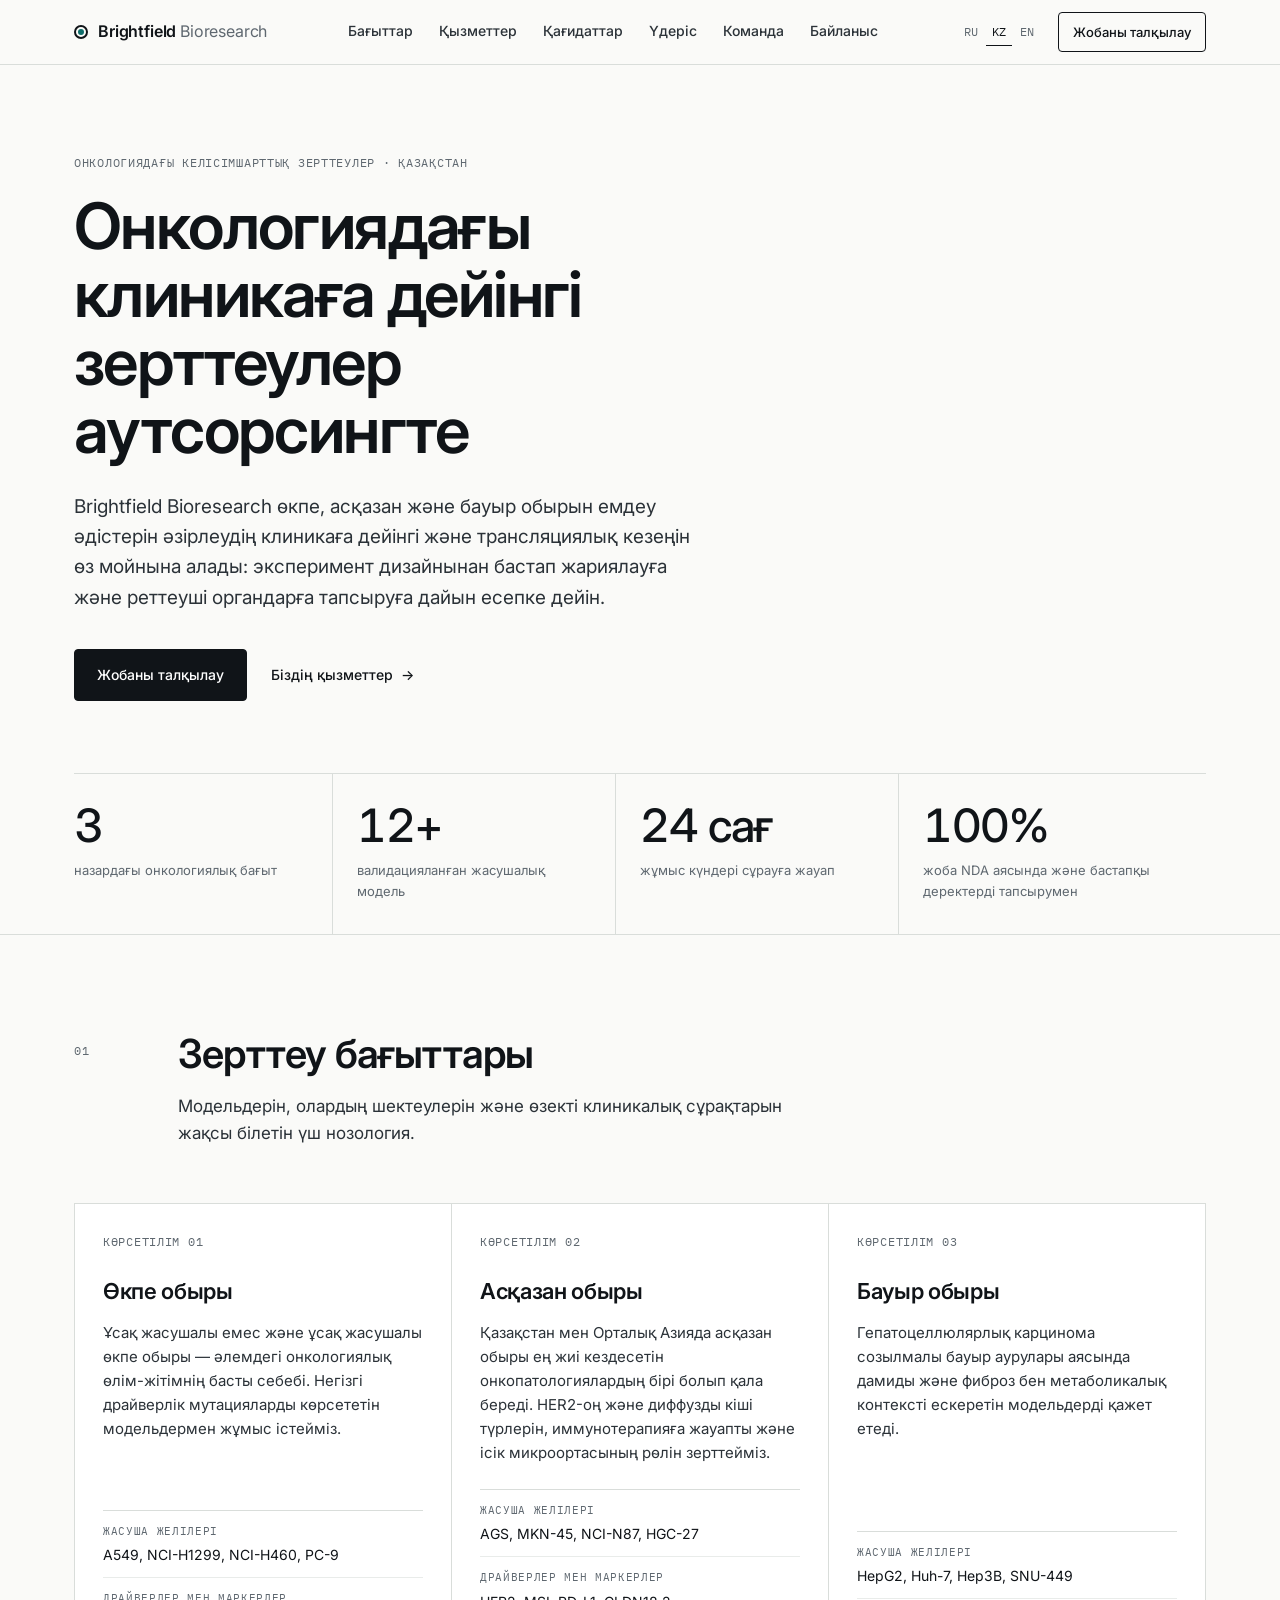
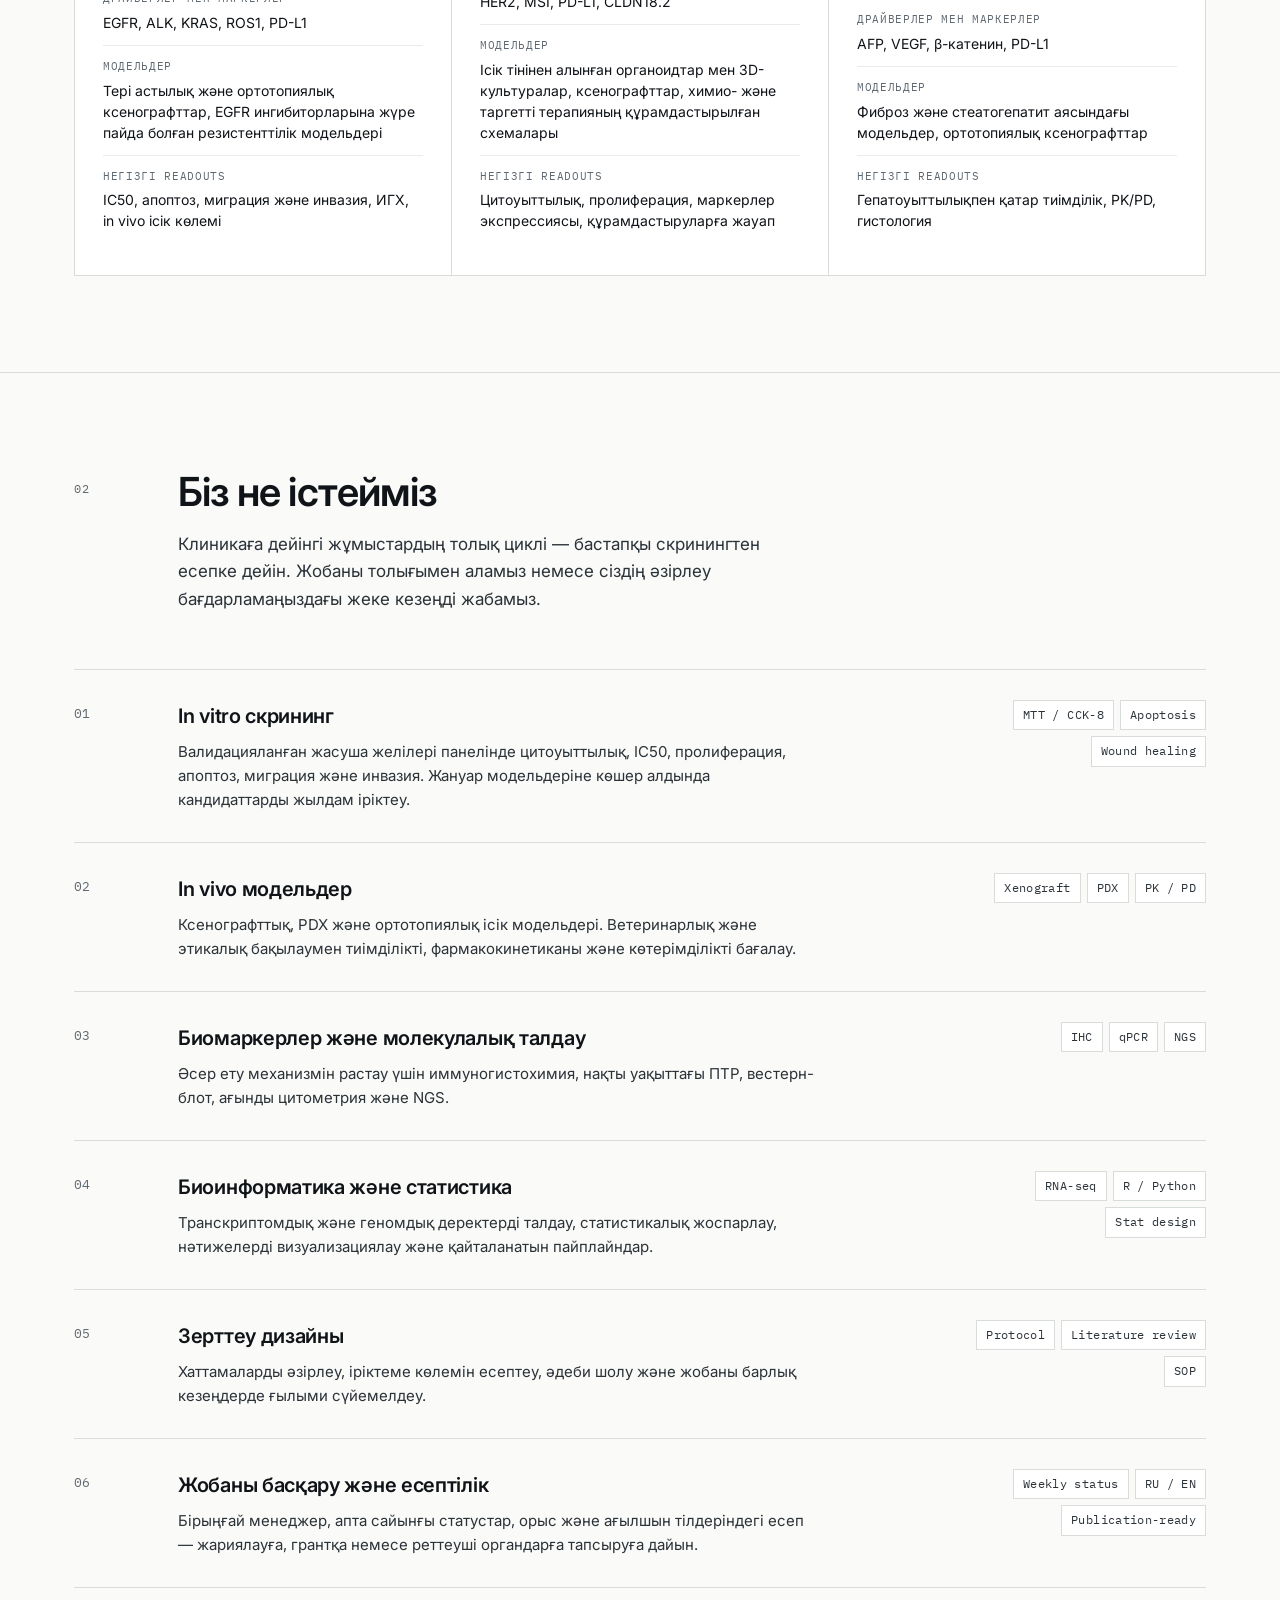
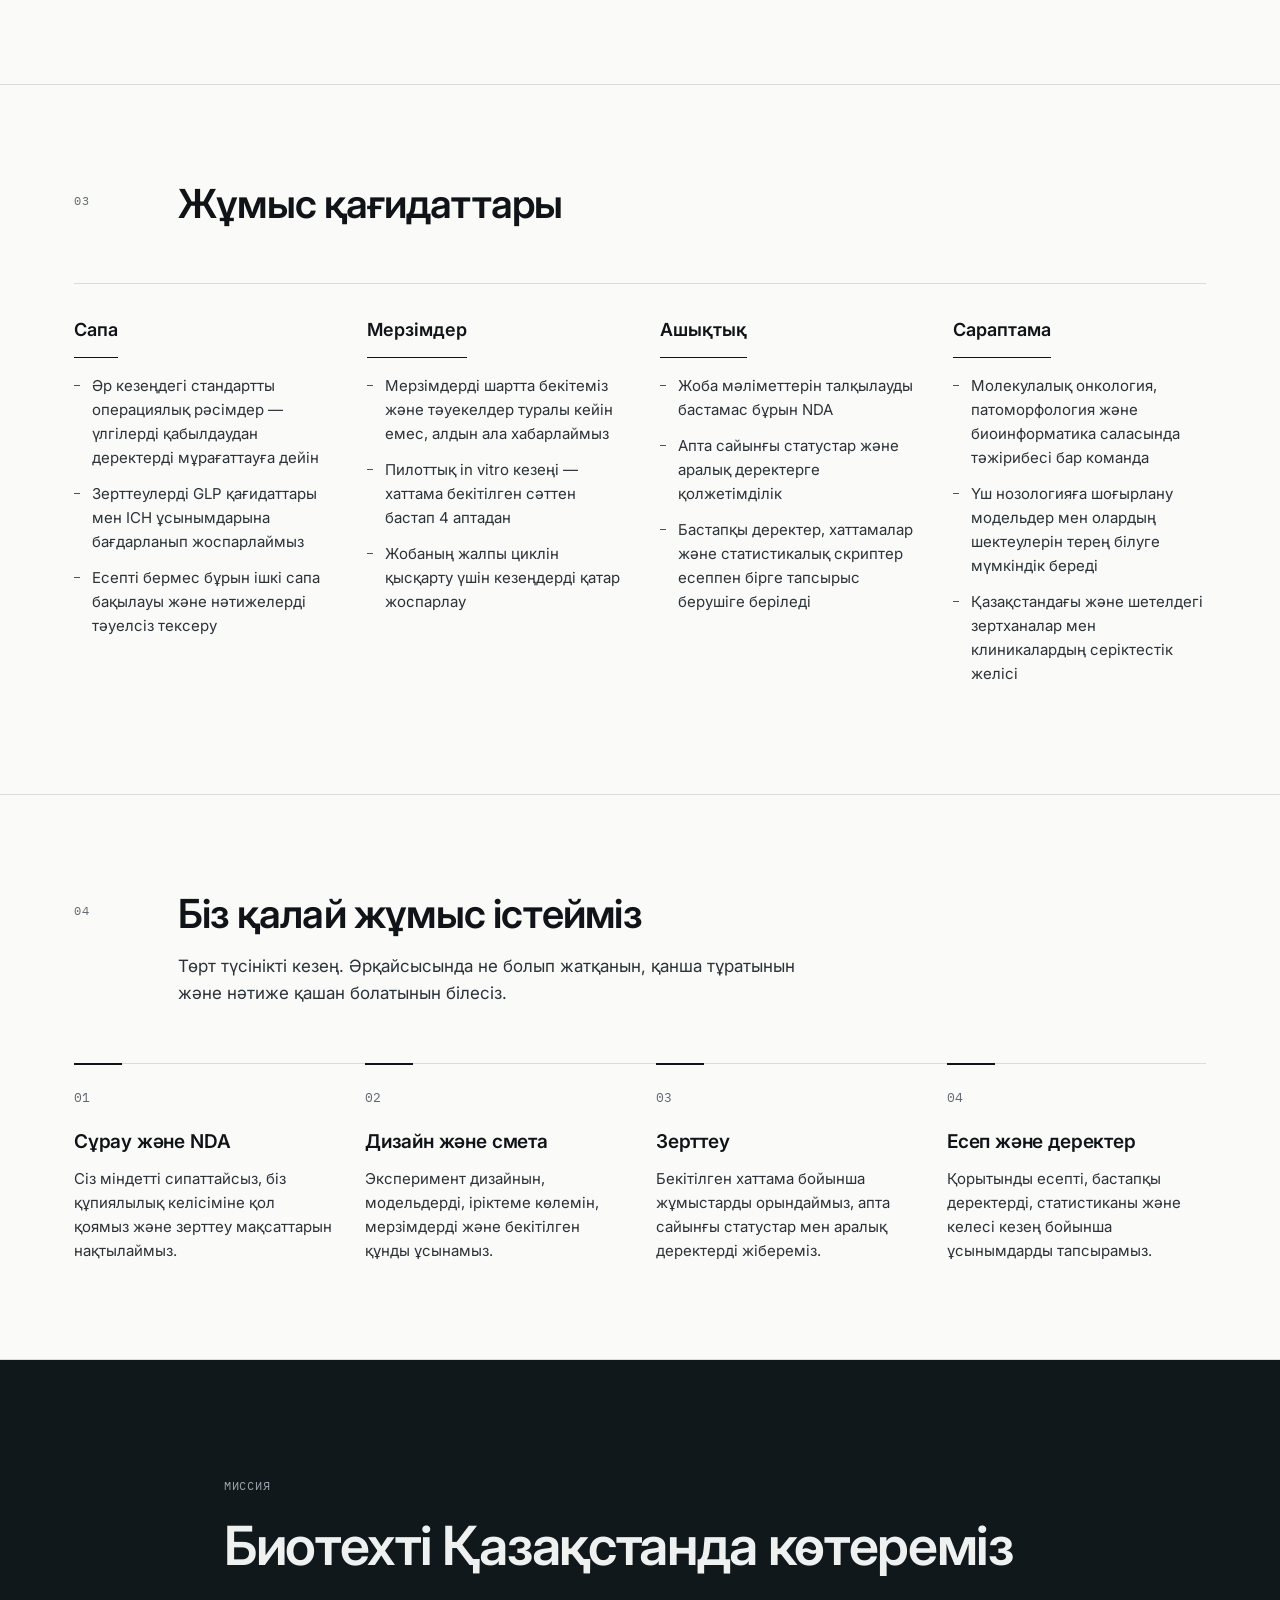
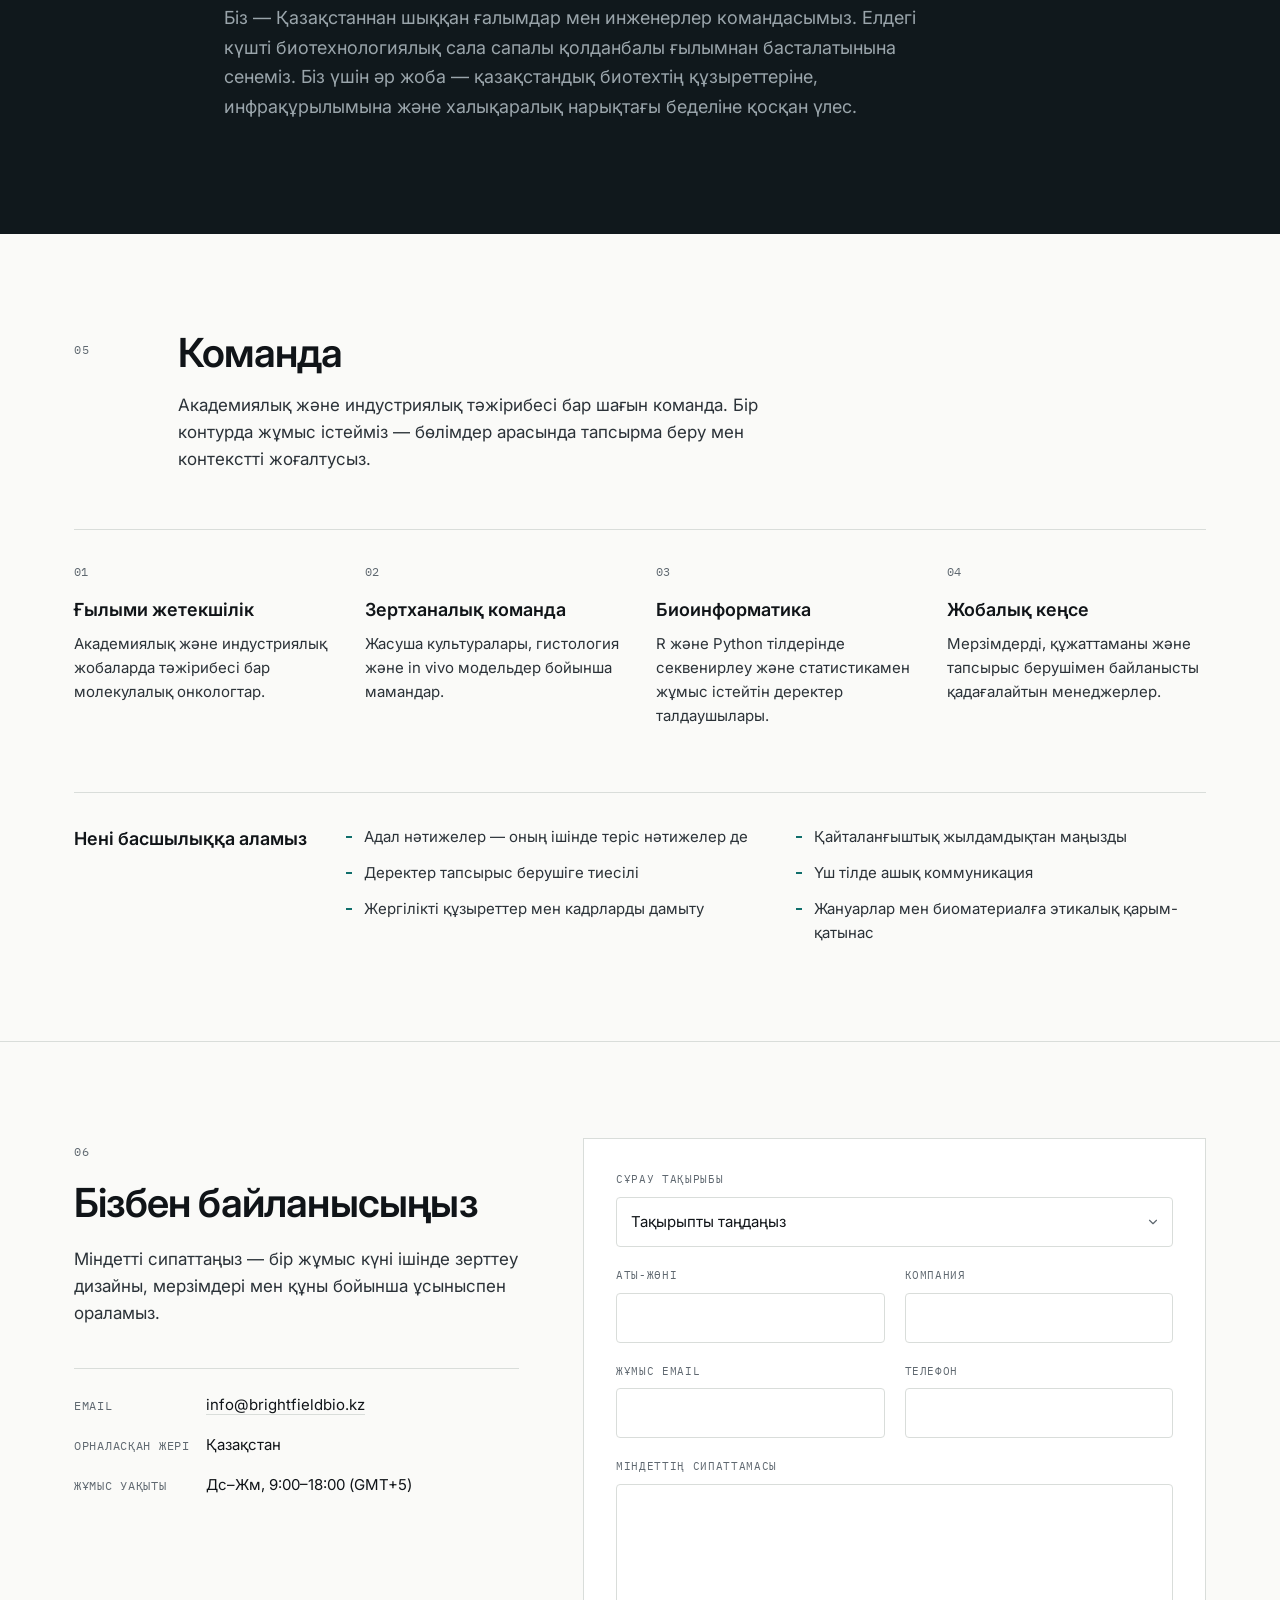
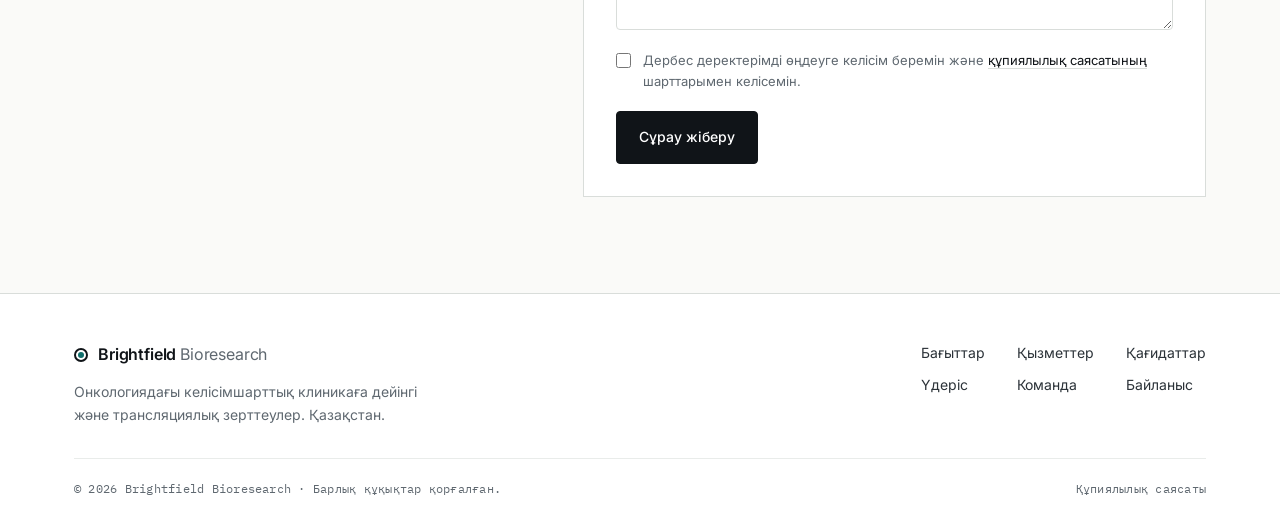
==== commit 301ea290: "Redesign: editorial layout, Kazakh default language, updated content Co-Authored-By: Claude Fable 5." ====
--- a/index.html
+++ b/index.html
@@ -1,10 +1,10 @@
 <!DOCTYPE html>
-<html lang="ru">
+<html lang="kk">
 <head>
   <meta charset="UTF-8">
   <meta name="viewport" content="width=device-width, initial-scale=1.0">
-  <title data-i18n="meta.title">Brightfield Bioresearch — контрактные исследования в онкологии</title>
-  <meta name="description" data-i18n-content="meta.desc" content="Brightfield Bioresearch — исследовательская команда из Казахстана. Доклинические и трансляционные исследования для терапии рака лёгкого, желудка и печени.">
+  <title data-i18n="meta.title">Brightfield Bioresearch — онкологиядағы келісімшарттық зерттеулер</title>
+  <meta name="description" data-i18n-content="meta.desc" content="Brightfield Bioresearch — Қазақстаннан шыққан зерттеу командасы. Өкпе, асқазан және бауыр обырын емдеу әдістерін әзірлеушілер үшін клиникаға дейінгі және трансляциялық зерттеулер.">
   <meta property="og:title" data-i18n-content="meta.title" content="Brightfield Bioresearch">
   <meta property="og:description" data-i18n-content="meta.desc" content="">
   <meta property="og:type" content="website">
@@ -64,14 +64,6 @@
         <a href="#services" class="link-arrow" data-i18n="hero.cta2">Наши услуги</a>
       </div>
     </div>
-
-    <aside class="sheet" aria-label="Summary">
-      <div class="sheet__head">
-        <span class="label" data-i18n="hero.sheetTitle">Паспорт компании</span>
-        <span class="label">BF-2026</span>
-      </div>
-      <dl class="sheet__rows" id="heroSheet"></dl>
-    </aside>
   </div>
 
   <div class="container">
--- a/css/style.css
+++ b/css/style.css
@@ -92,18 +92,11 @@
 
 /* ---------- Hero ---------- */
 .hero { padding: 88px 0 0; border-bottom: 1px solid var(--line); }
-.hero__inner { display: grid; grid-template-columns: minmax(0, 7fr) minmax(0, 5fr); gap: 64px; align-items: start; padding-bottom: 72px; }
-.hero__title { margin-top: 20px; font-size: clamp(34px, 4.6vw, 58px); line-height: 1.08; font-weight: 600; letter-spacing: -0.025em; max-width: 12ch; }
-.hero__lead { margin-top: 26px; font-size: 18px; line-height: 1.6; color: var(--ink-2); max-width: 560px; }
+.hero__inner { padding-bottom: 72px; }
+.hero__content { max-width: 860px; }
+.hero__title { margin-top: 20px; font-size: clamp(36px, 5vw, 64px); line-height: 1.06; font-weight: 600; letter-spacing: -0.025em; max-width: 16ch; }
+.hero__lead { margin-top: 28px; font-size: 19px; line-height: 1.6; color: var(--ink-2); max-width: 640px; }
 .hero__actions { display: flex; flex-wrap: wrap; align-items: center; gap: 24px; margin-top: 36px; }
-
-.sheet { border: 1px solid var(--line); background: var(--paper); }
-.sheet__head { display: flex; justify-content: space-between; align-items: center; padding: 12px 18px; border-bottom: 1px solid var(--line); background: var(--bg); }
-.sheet__rows { display: grid; }
-.sheet__row { display: grid; grid-template-columns: 128px 1fr; gap: 16px; padding: 14px 18px; border-bottom: 1px solid var(--line-soft); }
-.sheet__row:last-child { border-bottom: 0; }
-.sheet__row dt { font-family: var(--mono); font-size: 11px; letter-spacing: 0.06em; text-transform: uppercase; color: var(--muted); padding-top: 3px; }
-.sheet__row dd { font-size: 14.5px; line-height: 1.5; color: var(--ink); }
 
 .stats { display: grid; grid-template-columns: repeat(4, 1fr); border-top: 1px solid var(--line); }
 .stat { padding: 28px 24px 32px 0; border-right: 1px solid var(--line); margin-right: 24px; }
@@ -239,7 +232,7 @@
   .header__cta { display: none; }
 
   .hero { padding-top: 56px; }
-  .hero__inner { grid-template-columns: 1fr; gap: 40px; padding-bottom: 48px; }
+  .hero__inner { padding-bottom: 48px; }
   .hero__title { max-width: none; }
   .section { padding: 72px 0; }
   .section__head { grid-template-columns: 1fr; gap: 12px; margin-bottom: 40px; }
@@ -257,7 +250,6 @@
   :root { --gutter: 18px; }
   .hero__title { font-size: 32px; }
   .hero__lead { font-size: 16px; }
-  .sheet__row { grid-template-columns: 1fr; gap: 4px; }
   .stats { grid-template-columns: 1fr; }
   .stat { border-right: 0; margin-right: 0; border-top: 1px solid var(--line); padding: 20px 0; }
   .stat:first-child { border-top: 0; }
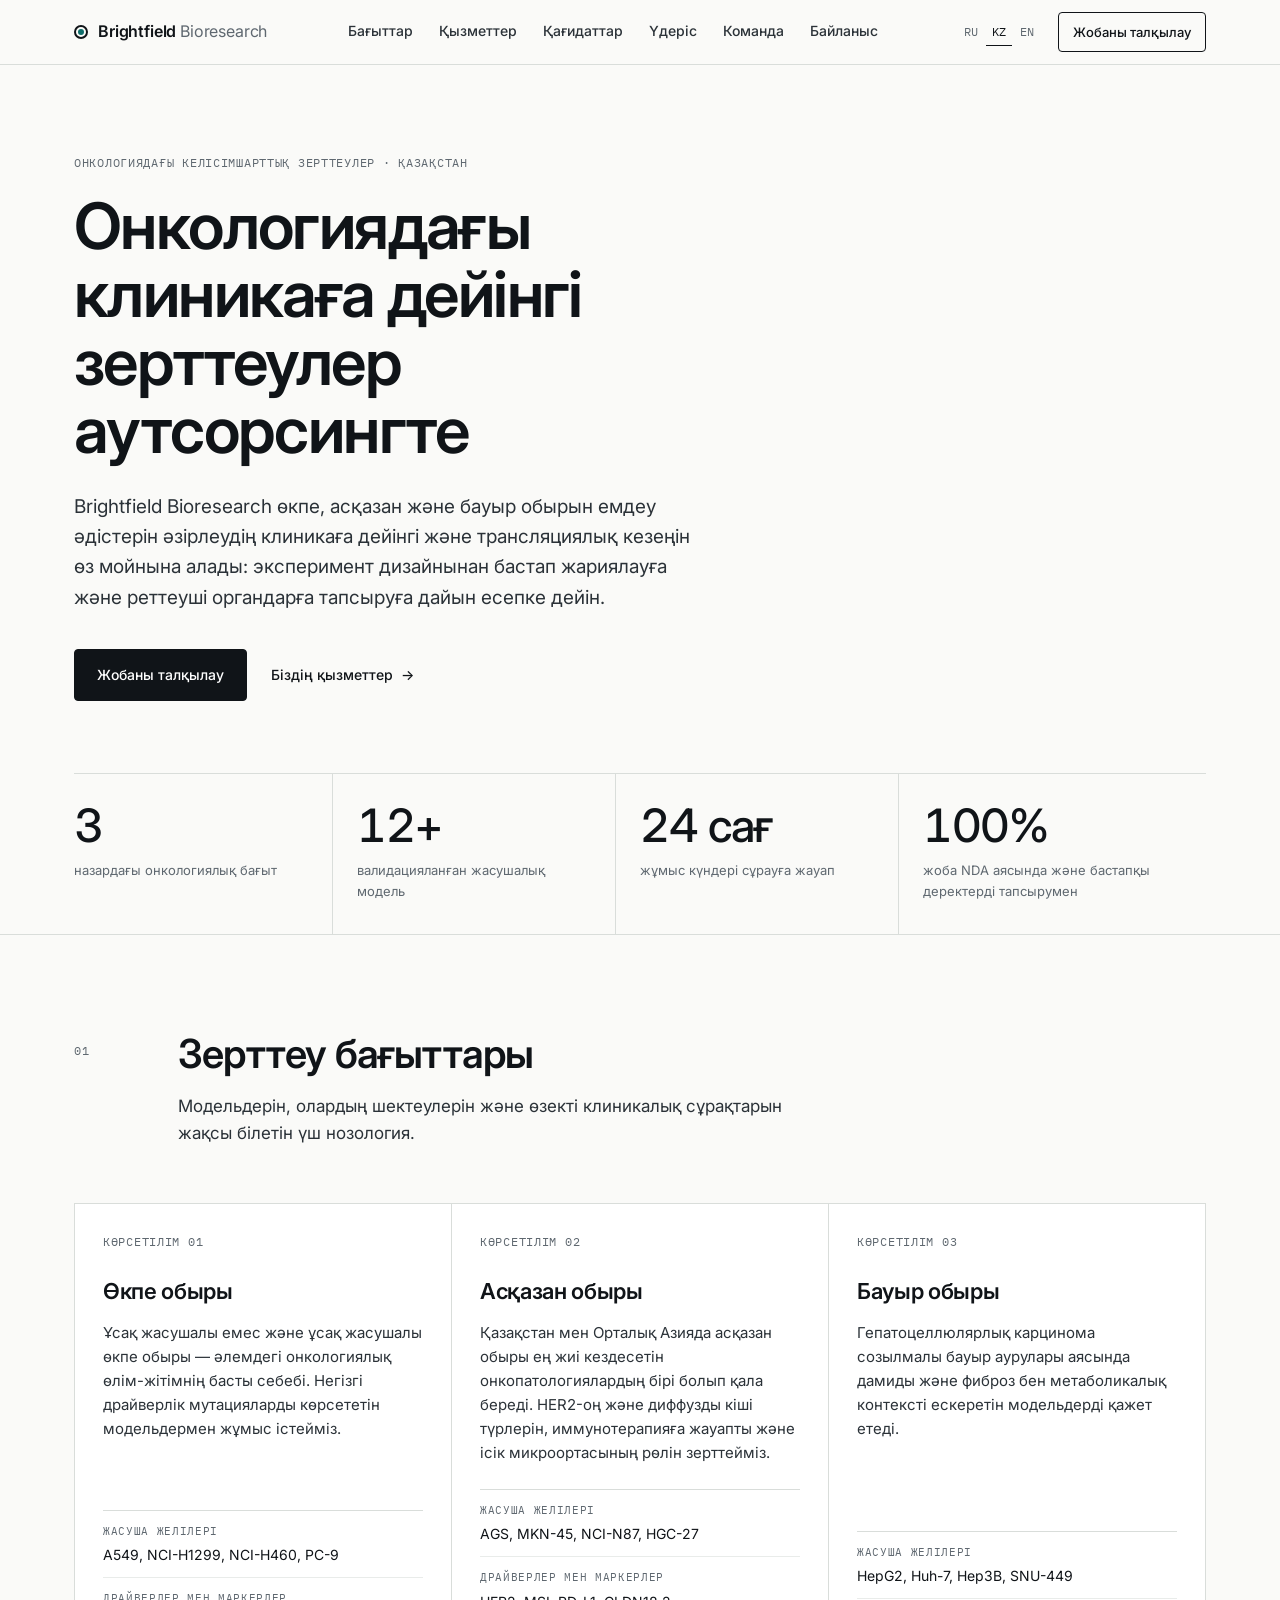
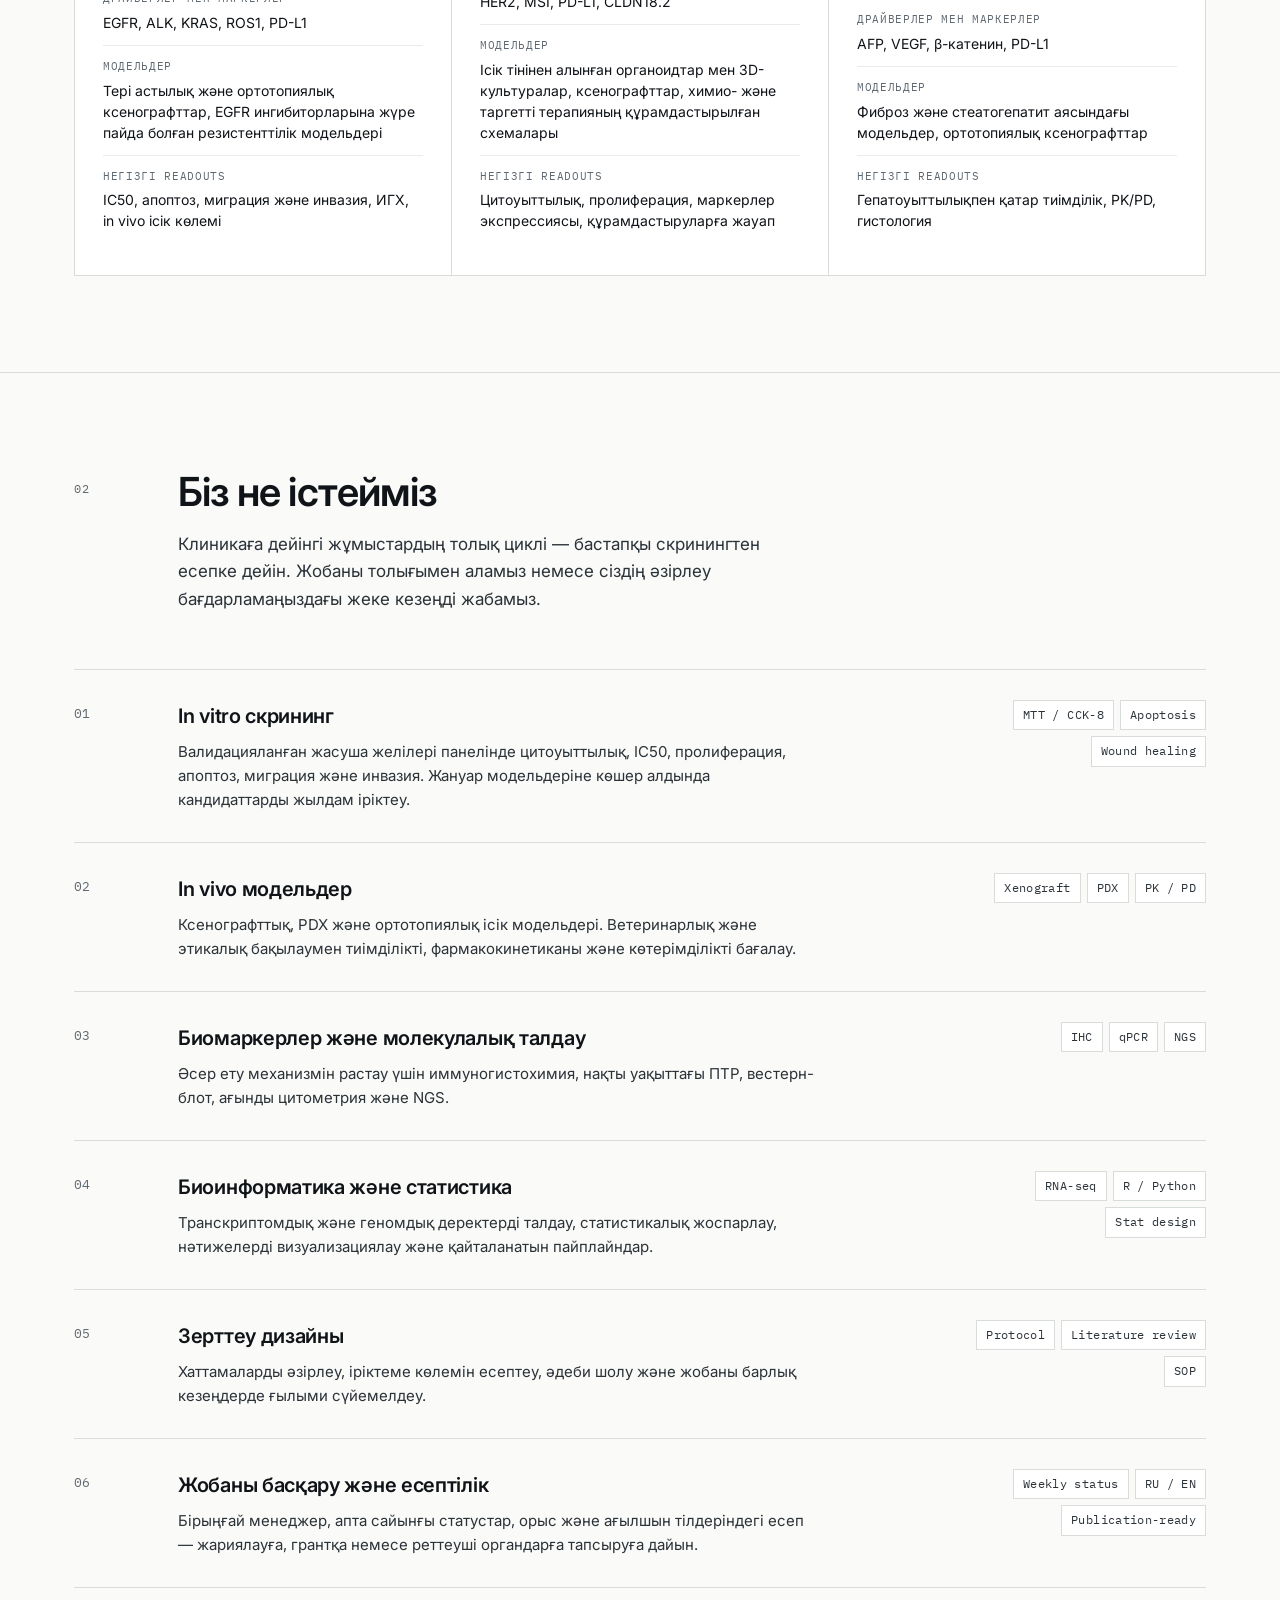
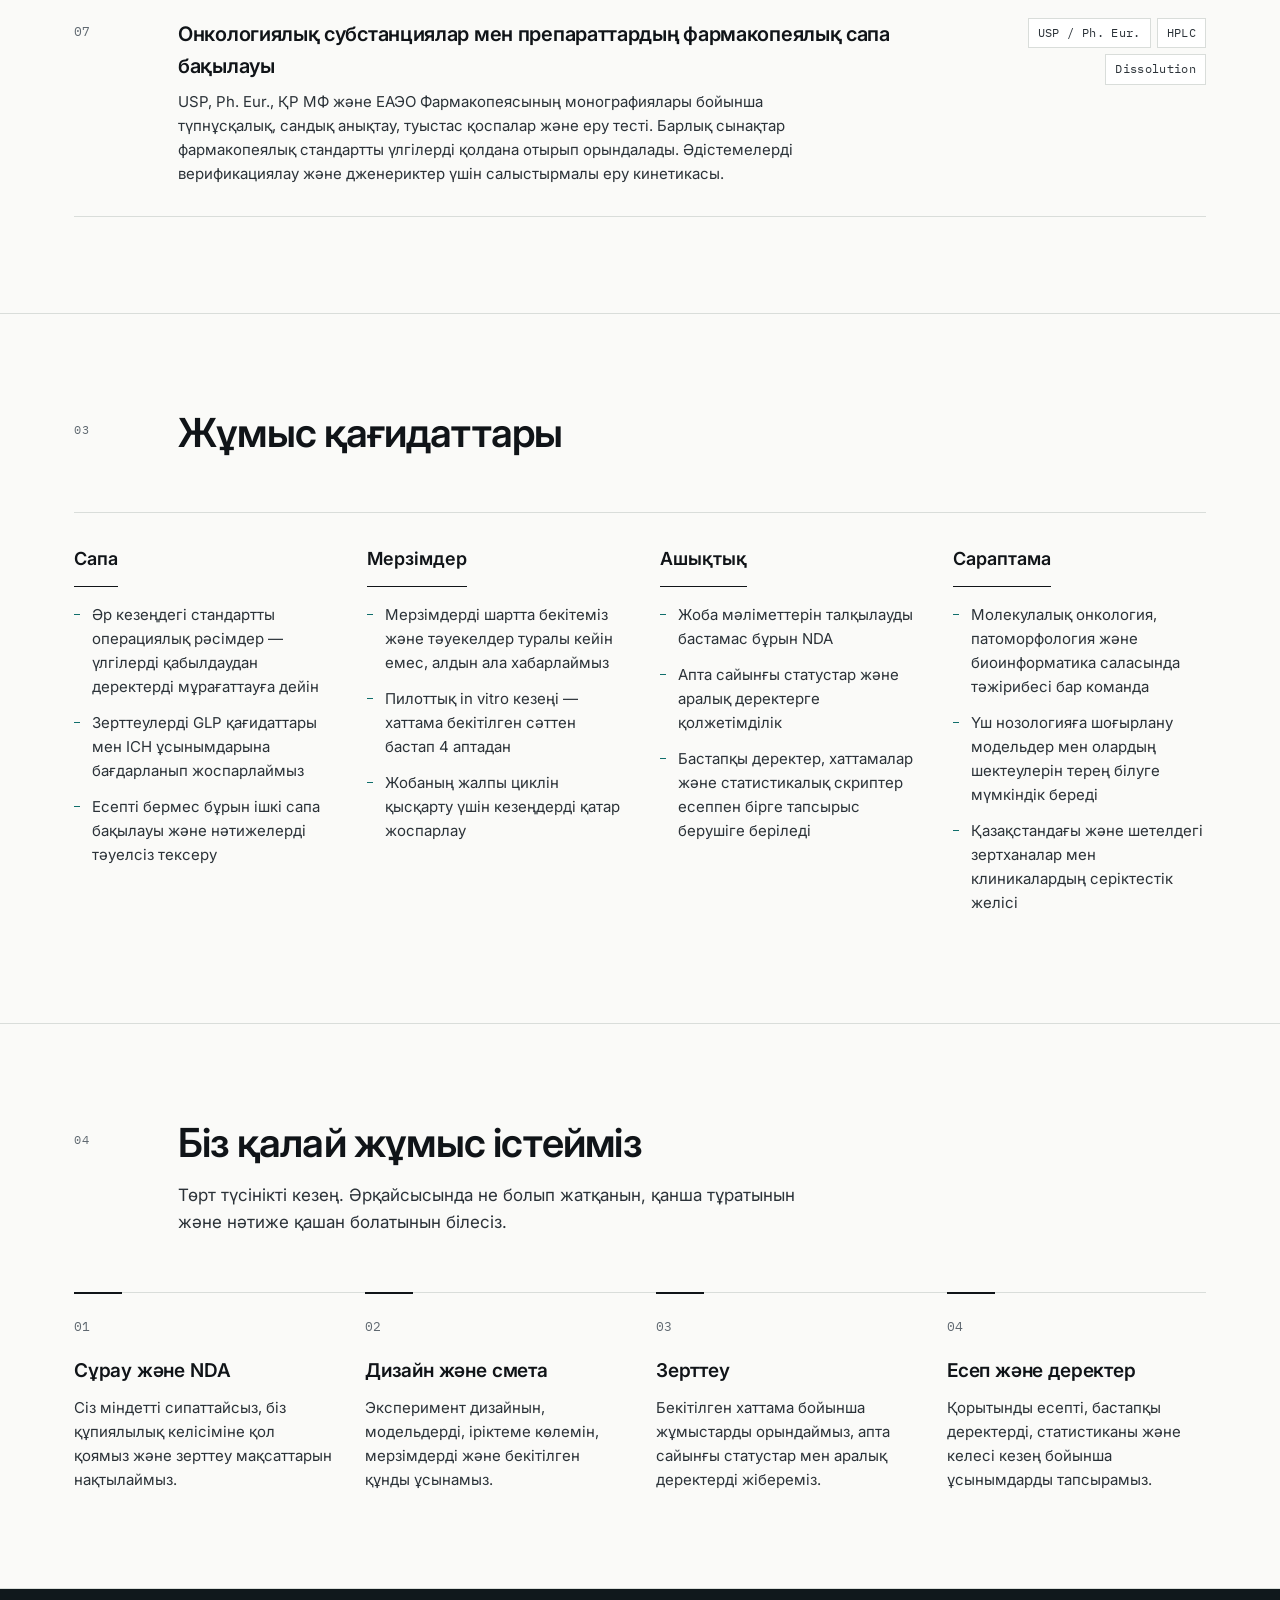
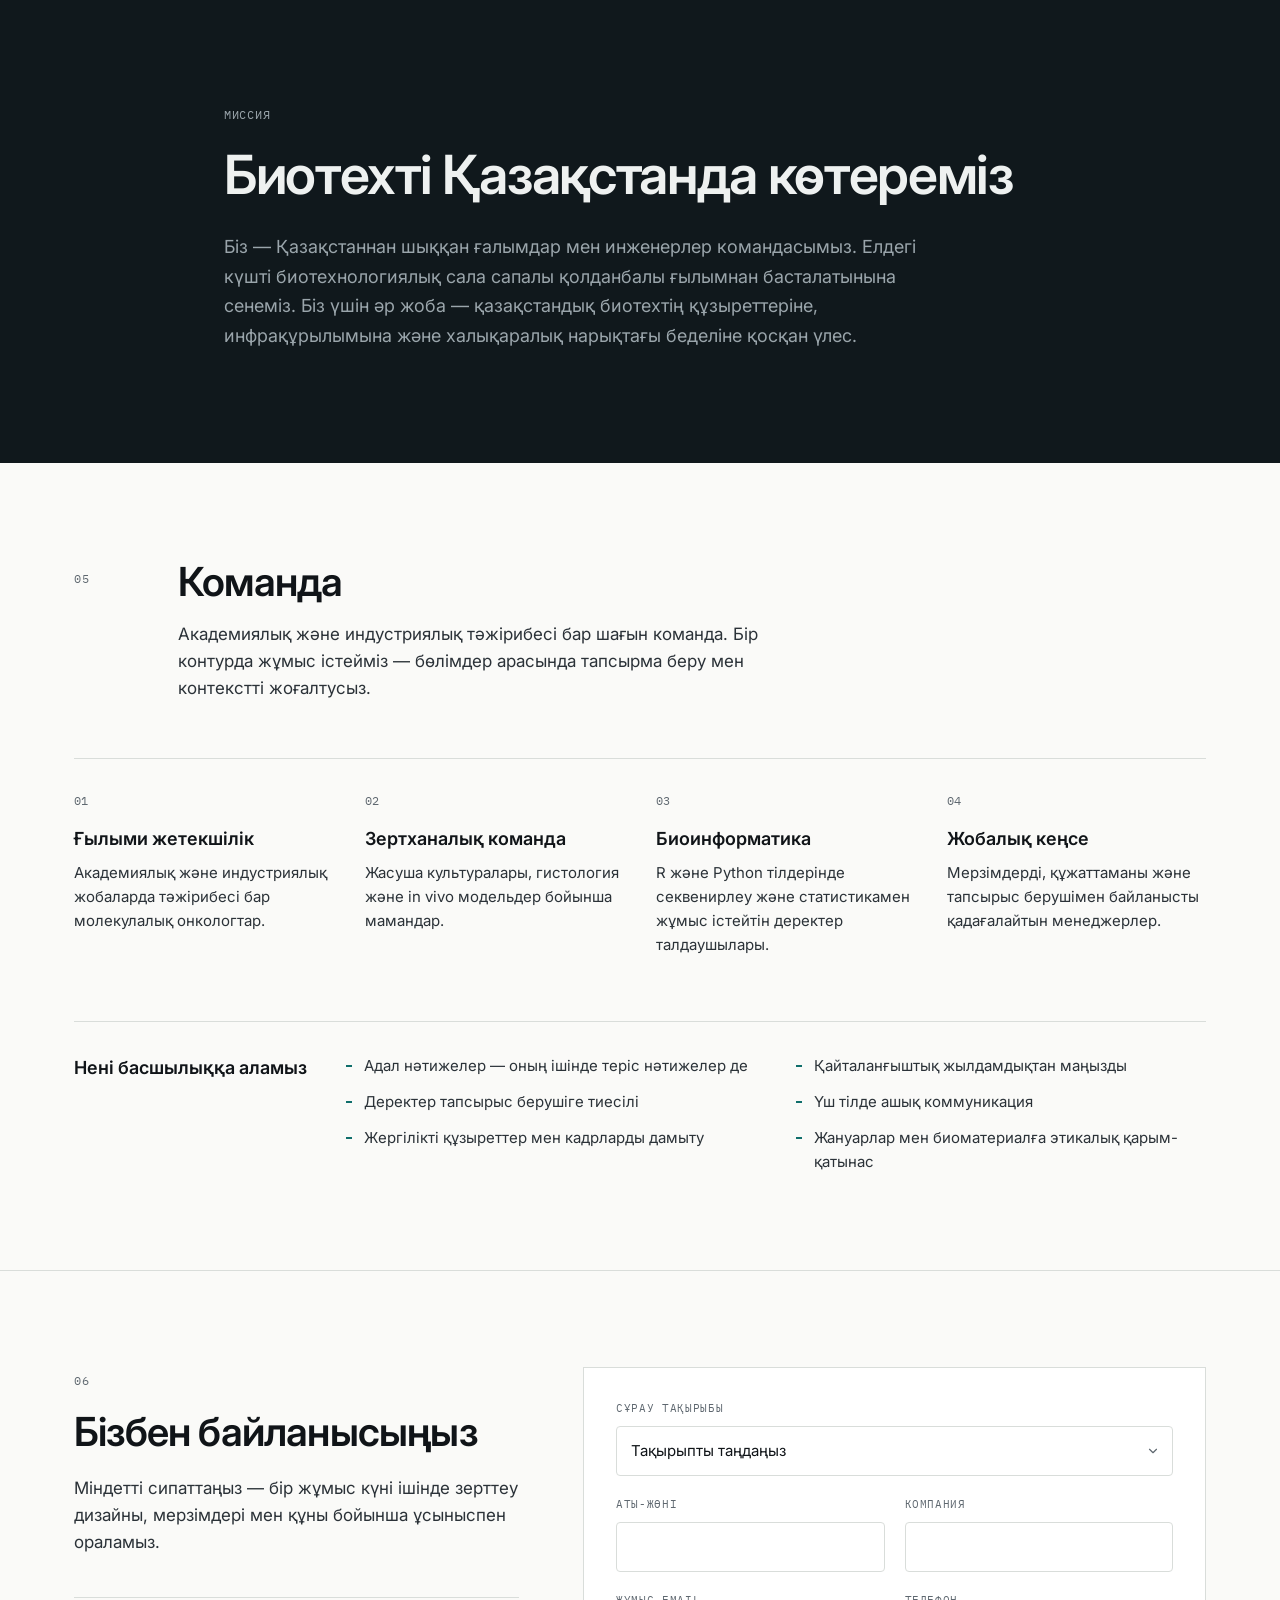
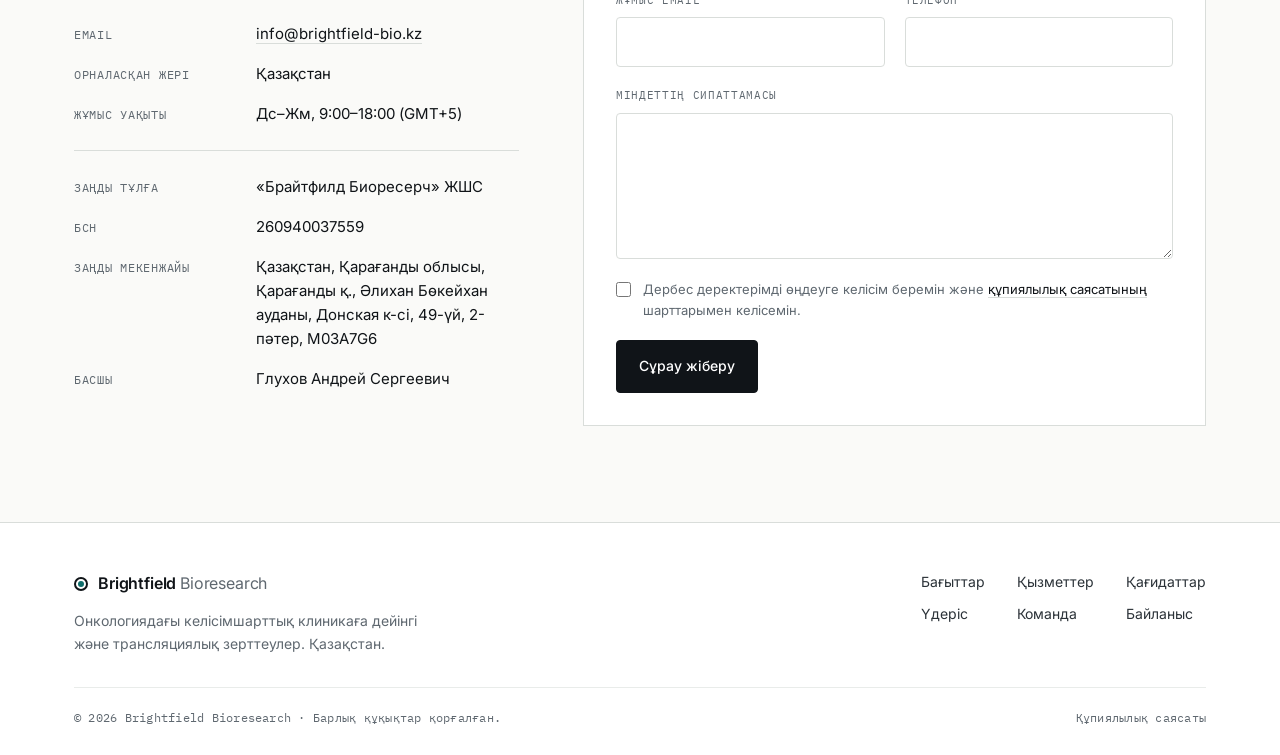
==== commit 07edd0bf: "Add company legal details to contacts, fix header overflow at ~1024px Co-Authored-By: Claude Fable 5" ====
--- a/index.html
+++ b/index.html
@@ -190,6 +190,7 @@
           <div><dt class="label" data-i18n="contact.locationLabel">Локация</dt><dd data-i18n="contact.location">Казахстан</dd></div>
           <div><dt class="label" data-i18n="contact.hoursLabel">Часы работы</dt><dd data-i18n="contact.hours">Пн–Пт, 9:00–18:00 (GMT+5)</dd></div>
         </dl>
+        <dl class="contact__details contact__details--legal" id="contactLegal"></dl>
       </div>
 
       <form class="form" id="contactForm" novalidate>
--- a/css/style.css
+++ b/css/style.css
@@ -169,7 +169,9 @@
 .contact__info .section__title { margin-top: 16px; }
 .contact__info .section__lead { margin-top: 20px; }
 .contact__details { margin-top: 40px; display: grid; gap: 16px; border-top: 1px solid var(--line); padding-top: 24px; }
-.contact__details div { display: grid; grid-template-columns: 120px 1fr; gap: 12px; align-items: baseline; }
+.contact__details div { display: grid; grid-template-columns: 170px 1fr; gap: 12px; align-items: baseline; }
+.contact__details--legal { margin-top: 24px; }
+@media (max-width: 600px) { .contact__details div { grid-template-columns: 1fr; gap: 4px; } }
 .contact__details dd { font-size: 15px; }
 .contact__details a { border-bottom: 1px solid var(--line); }
 .contact__details a:hover { border-bottom-color: var(--ink); }
@@ -214,6 +216,11 @@
 /* =========================================================
    Responsive
    ========================================================= */
+@media (max-width: 1140px) {
+  .header__cta { display: none; }
+  .nav { gap: 20px; }
+}
+
 @media (max-width: 1080px) {
   .service { grid-template-columns: 60px 1fr; }
   .service__tags { grid-column: 2; justify-content: flex-start; }
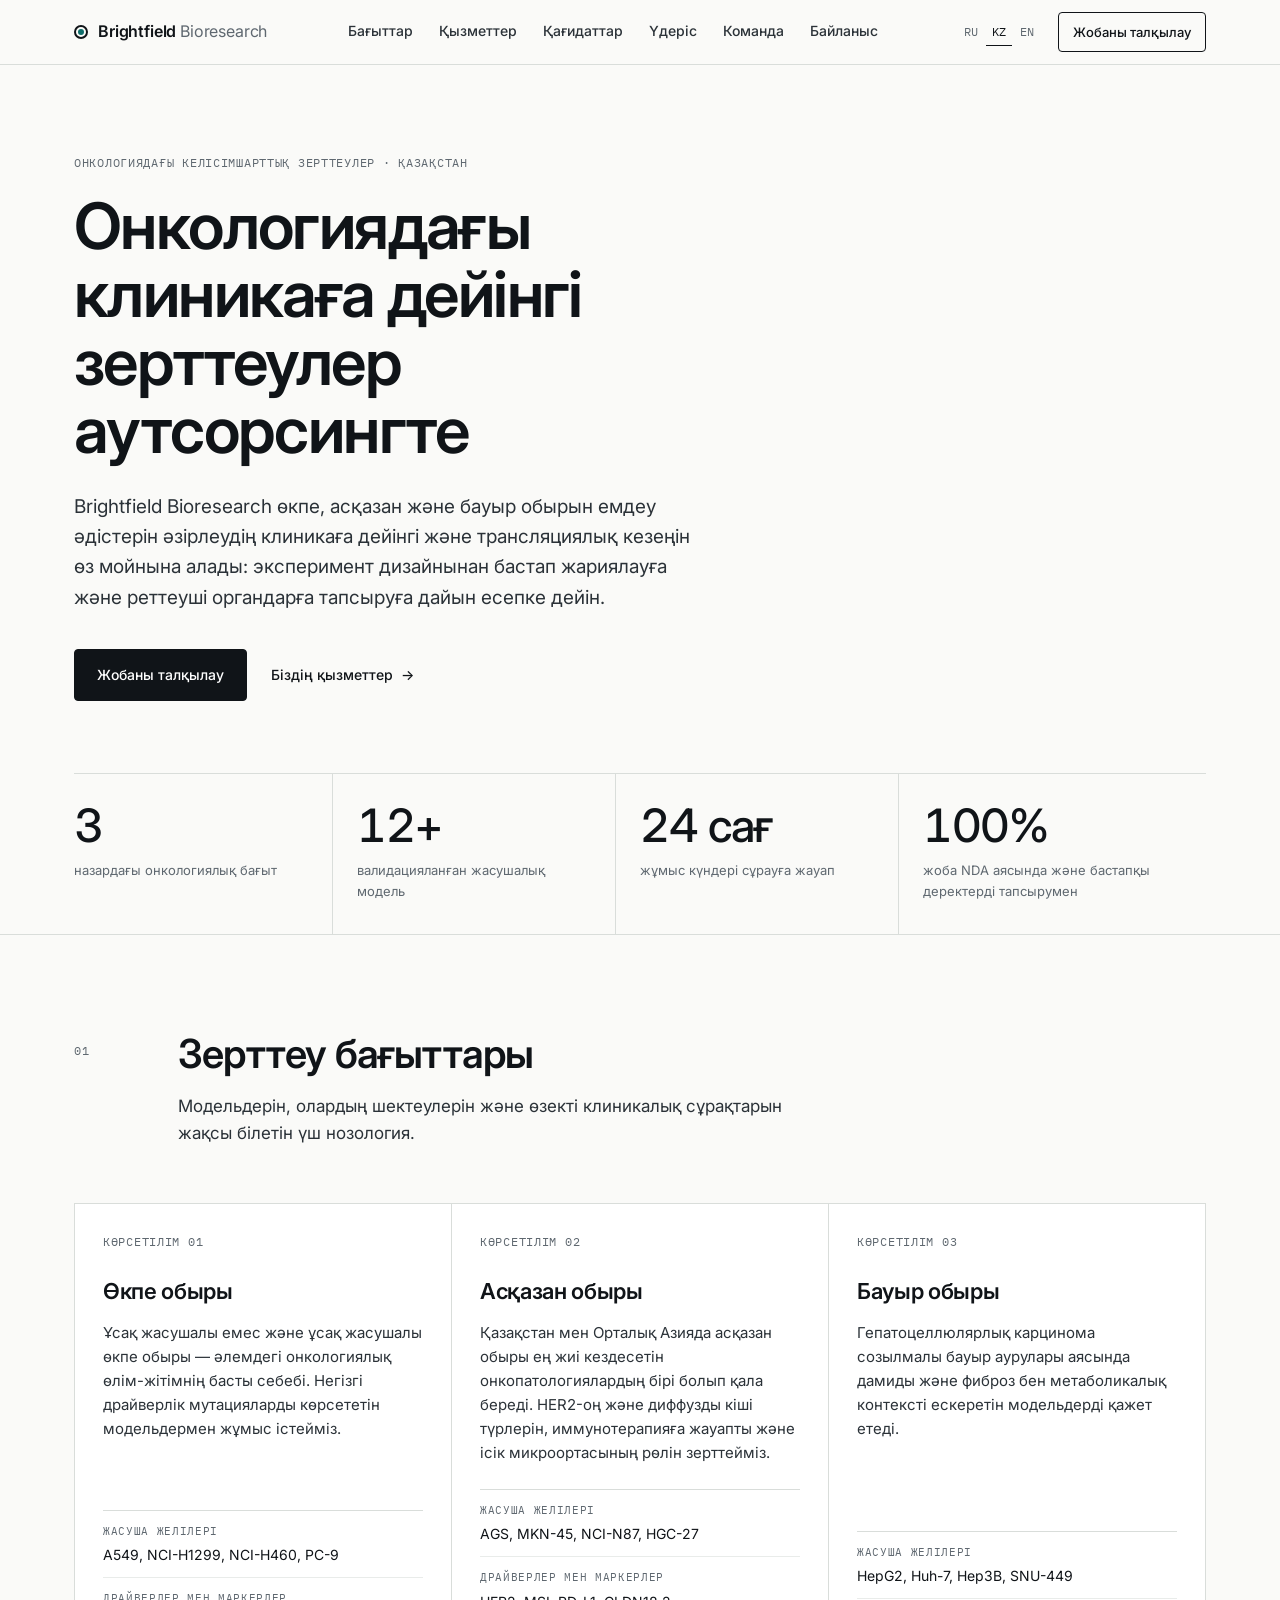
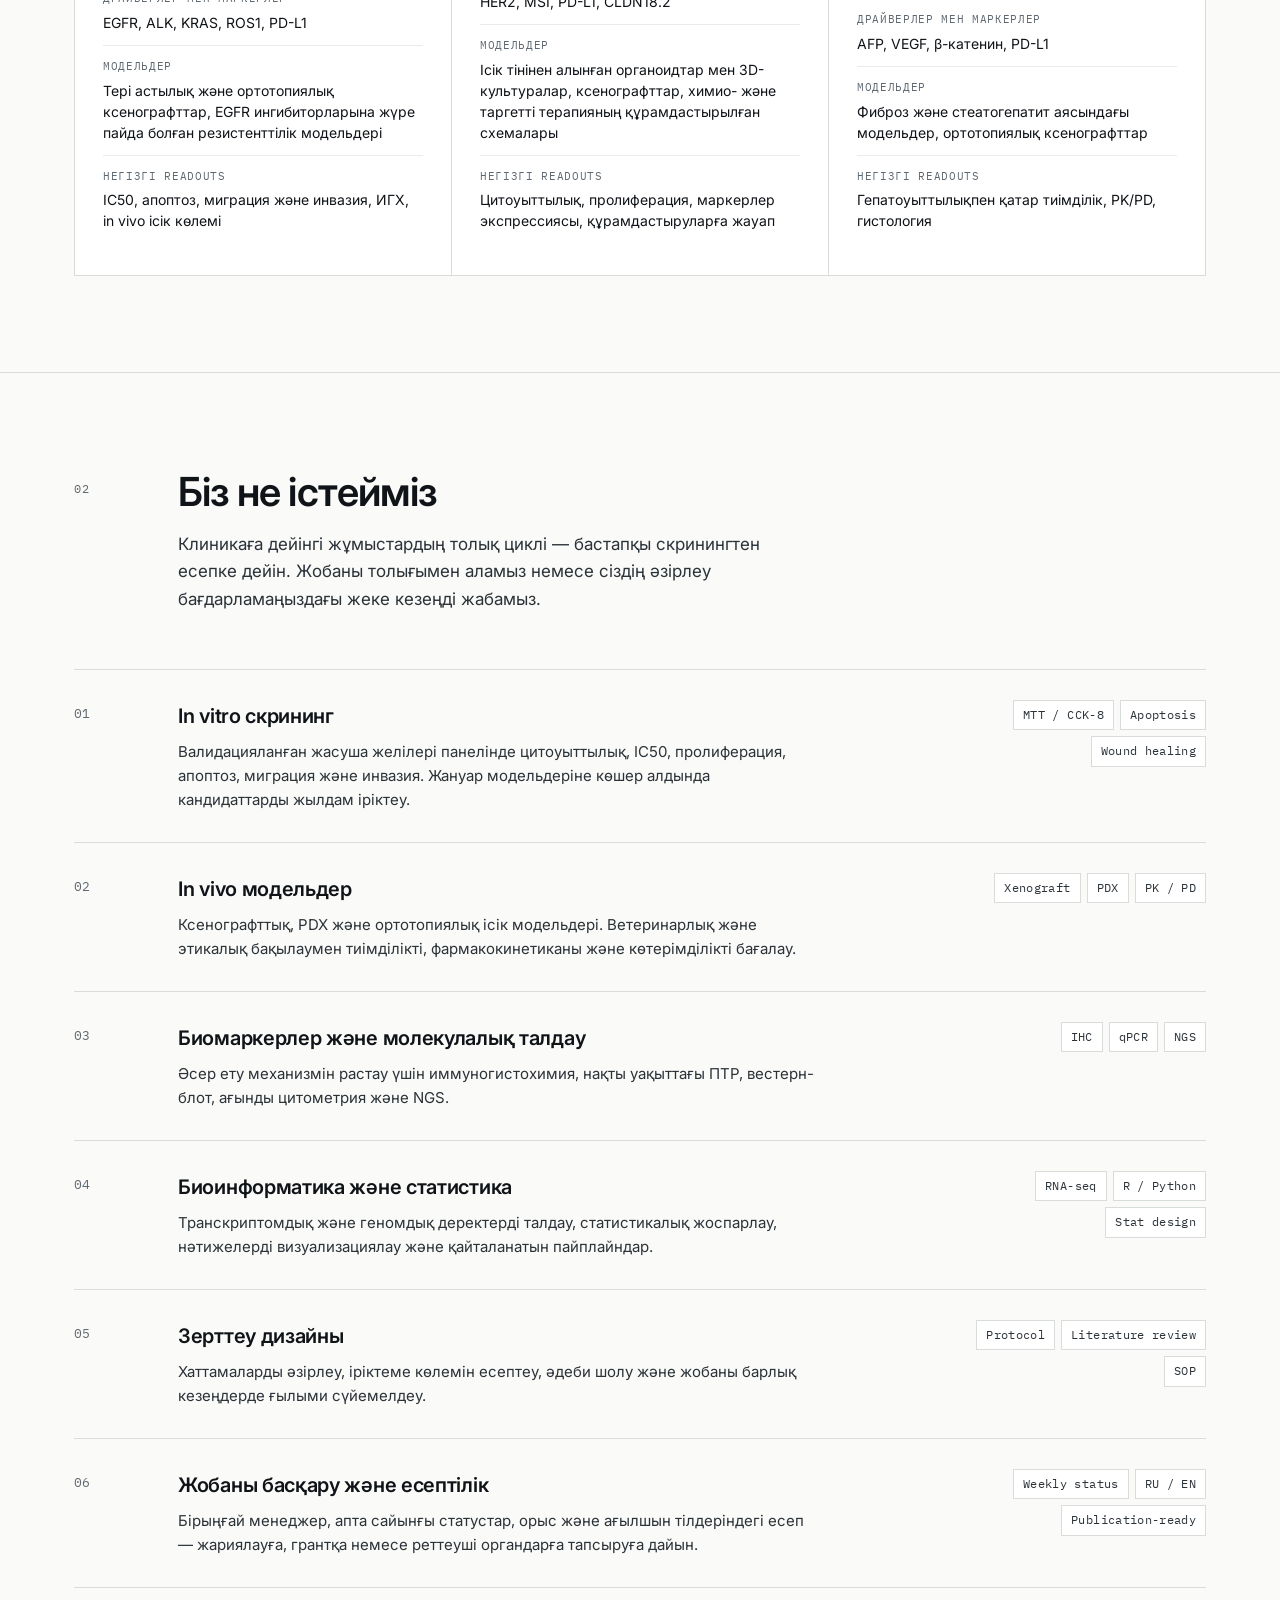
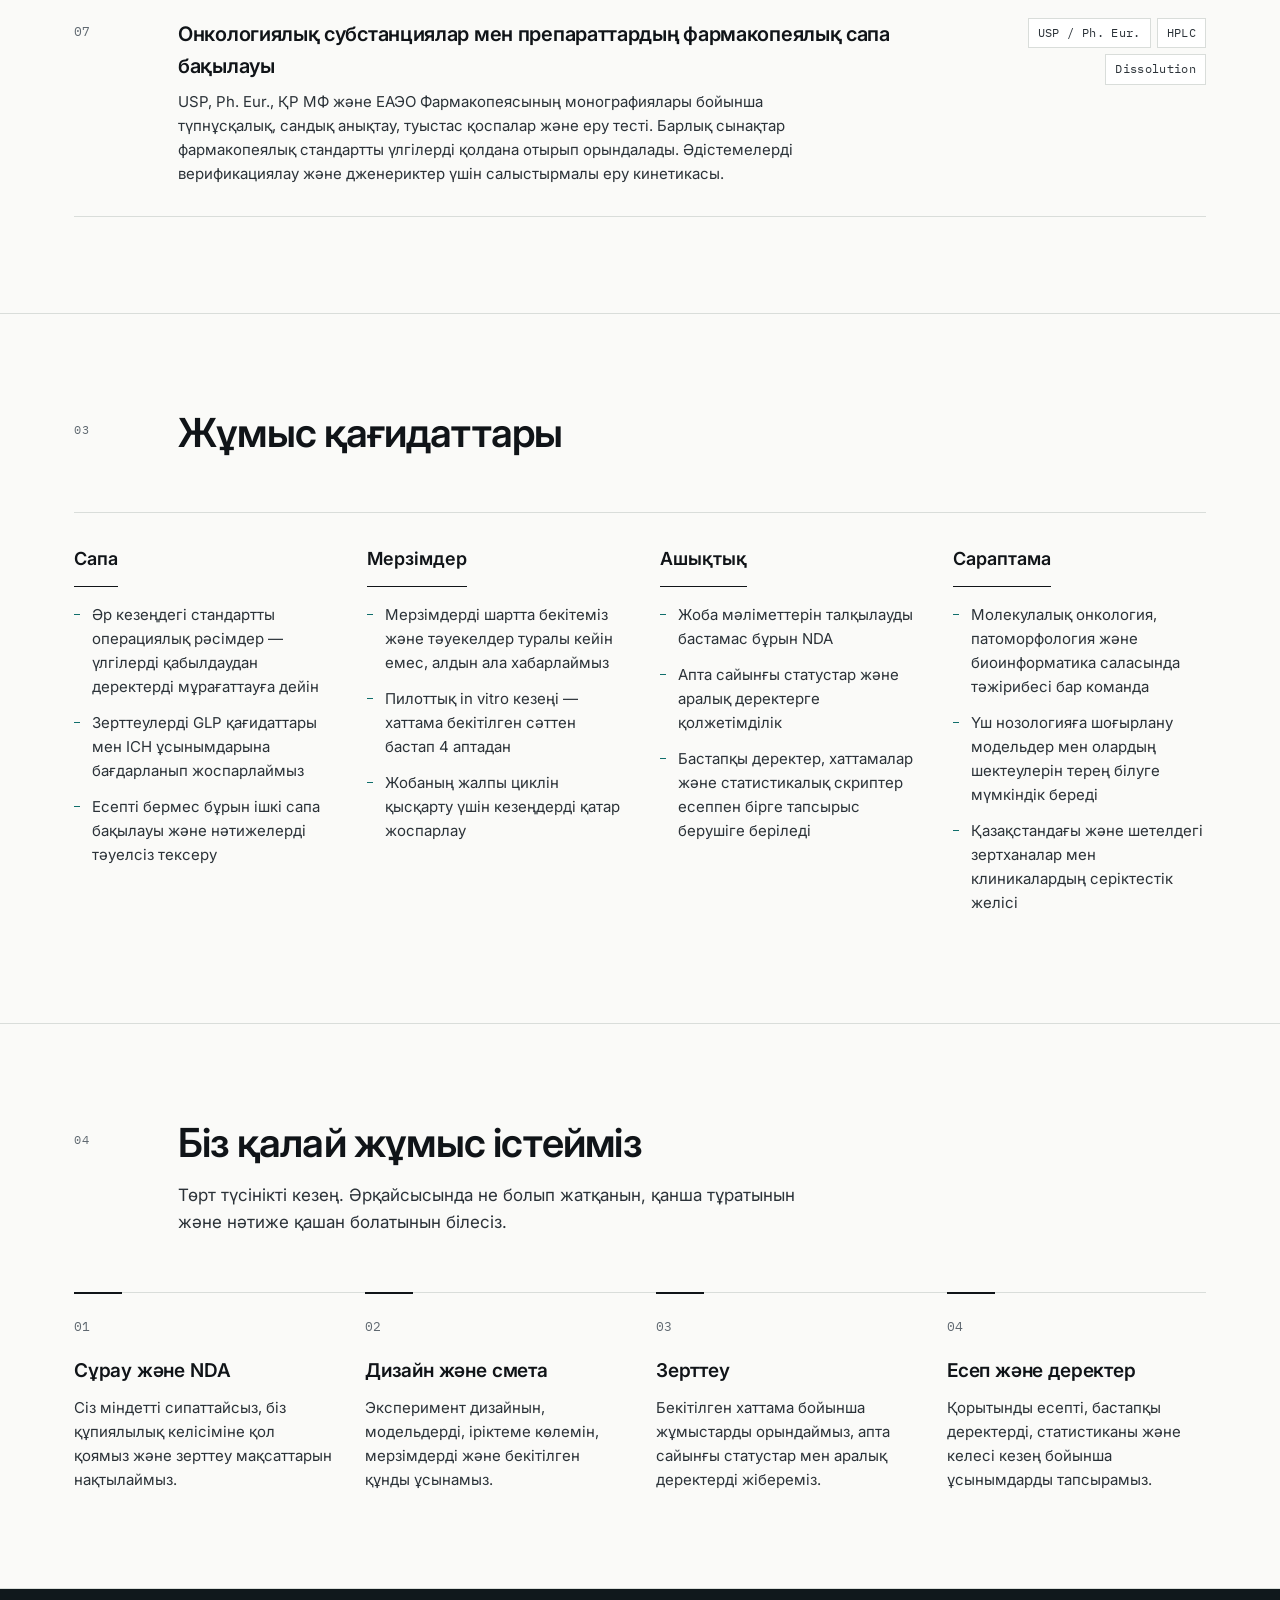
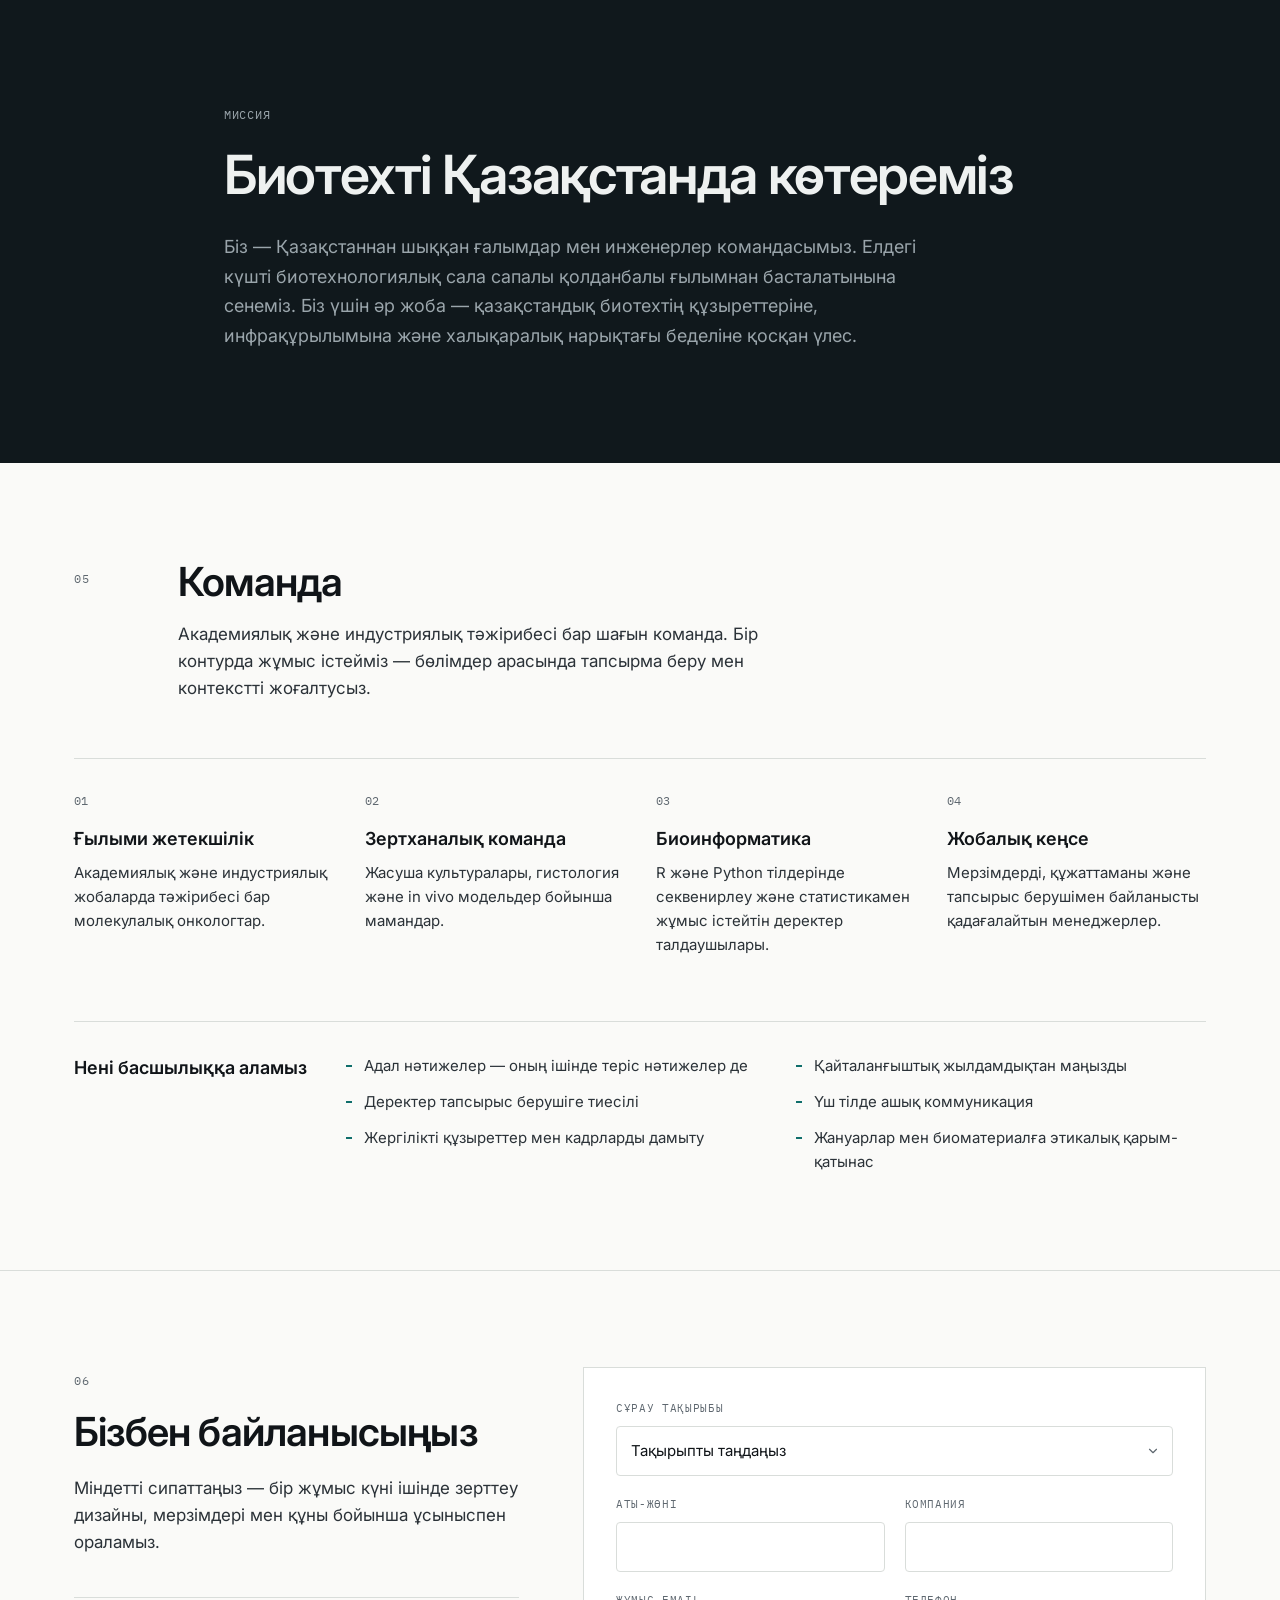
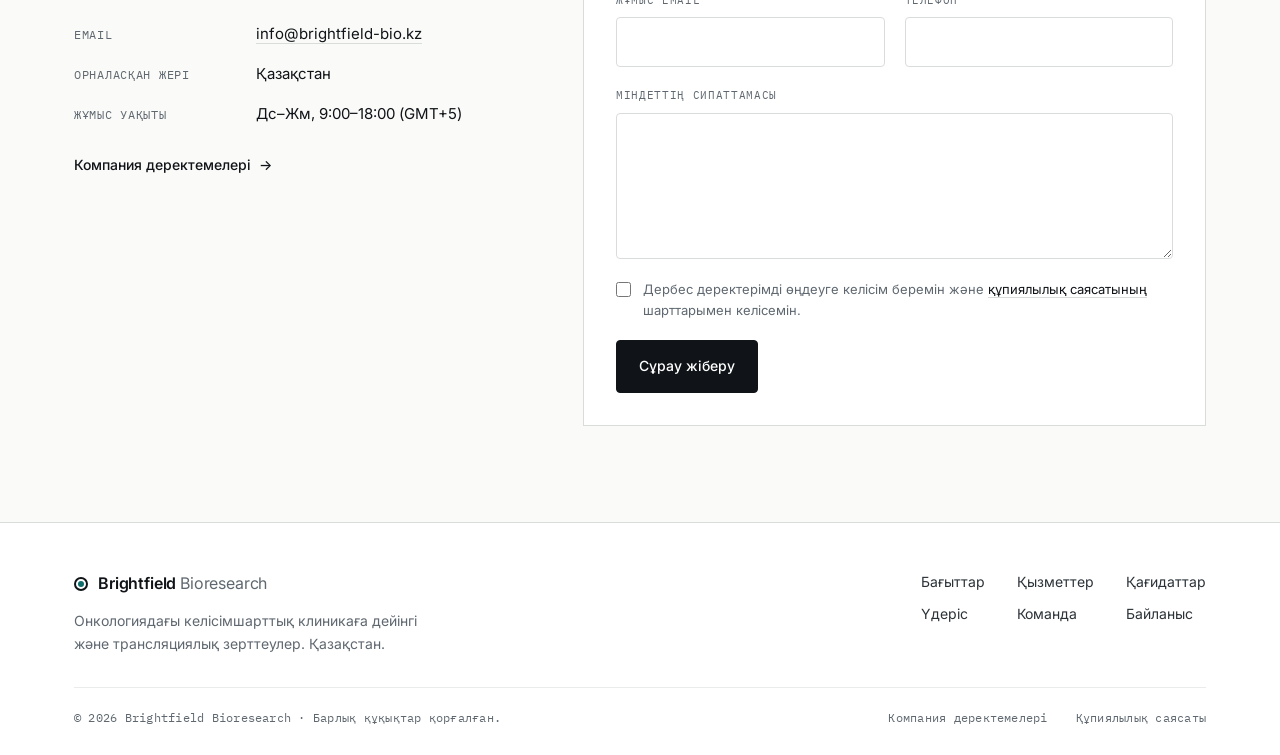
==== commit b5836bdf: "Move company details to a separate requisites page, link from contacts and footer Co-Authored-By: Cl" ====
--- a/index.html
+++ b/index.html
@@ -190,7 +190,7 @@
           <div><dt class="label" data-i18n="contact.locationLabel">Локация</dt><dd data-i18n="contact.location">Казахстан</dd></div>
           <div><dt class="label" data-i18n="contact.hoursLabel">Часы работы</dt><dd data-i18n="contact.hours">Пн–Пт, 9:00–18:00 (GMT+5)</dd></div>
         </dl>
-        <dl class="contact__details contact__details--legal" id="contactLegal"></dl>
+        <a class="link-arrow contact__req" href="requisites.html" data-i18n="footer.requisites">Реквизиты компании</a>
       </div>
 
       <form class="form" id="contactForm" novalidate>
@@ -258,7 +258,7 @@
     </nav>
     <div class="footer__bottom">
       <p class="label"><span id="year"></span> Brightfield Bioresearch · <span data-i18n="footer.rights">Все права защищены.</span></p>
-      <a class="label" href="privacy.html" data-i18n="footer.privacy">Политика конфиденциальности</a>
+      <div class="footer__links"><a class="label" href="requisites.html" data-i18n="footer.requisites">Реквизиты компании</a><a class="label" href="privacy.html" data-i18n="footer.privacy">Политика конфиденциальности</a></div>
     </div>
   </div>
 </footer>
--- a/css/style.css
+++ b/css/style.css
@@ -170,7 +170,8 @@
 .contact__info .section__lead { margin-top: 20px; }
 .contact__details { margin-top: 40px; display: grid; gap: 16px; border-top: 1px solid var(--line); padding-top: 24px; }
 .contact__details div { display: grid; grid-template-columns: 170px 1fr; gap: 12px; align-items: baseline; }
-.contact__details--legal { margin-top: 24px; }
+.contact__req { margin-top: 28px; }
+.footer__links { display: flex; flex-wrap: wrap; gap: 8px 28px; }
 @media (max-width: 600px) { .contact__details div { grid-template-columns: 1fr; gap: 4px; } }
 .contact__details dd { font-size: 15px; }
 .contact__details a { border-bottom: 1px solid var(--line); }
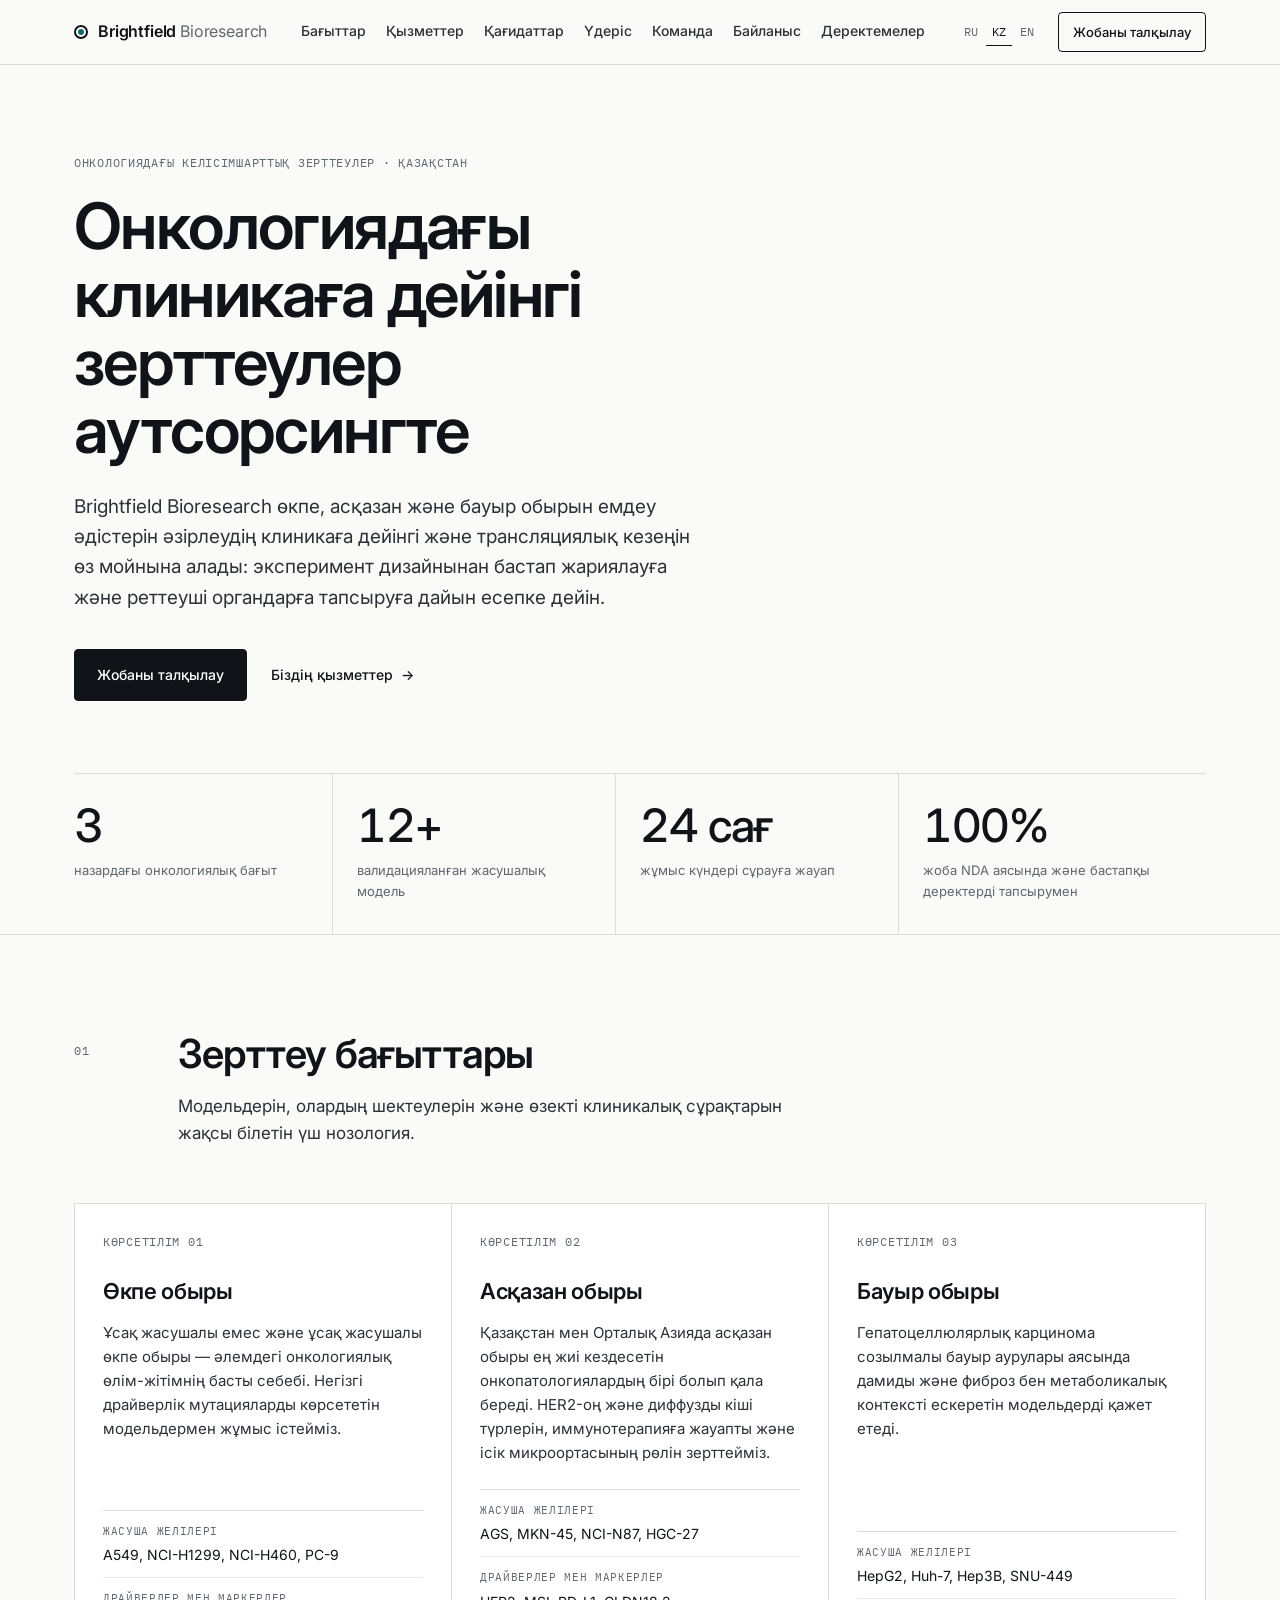
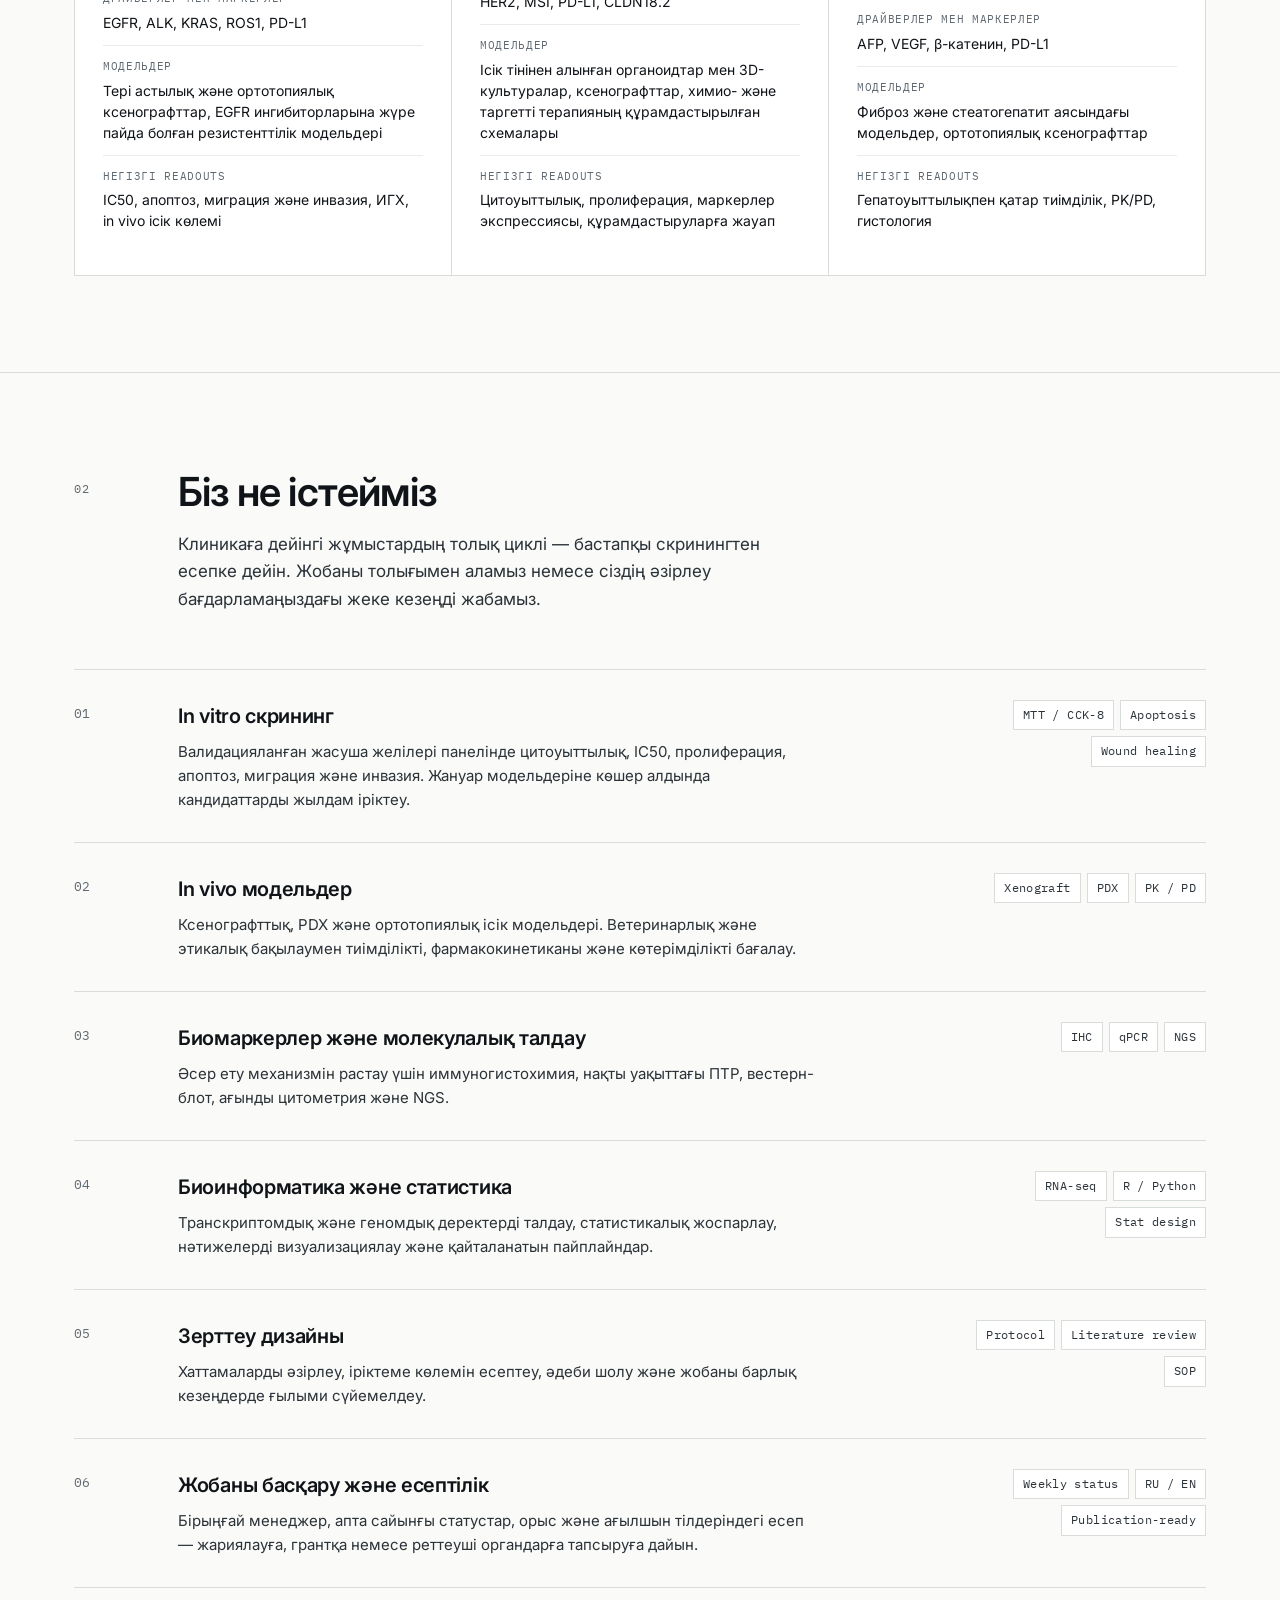
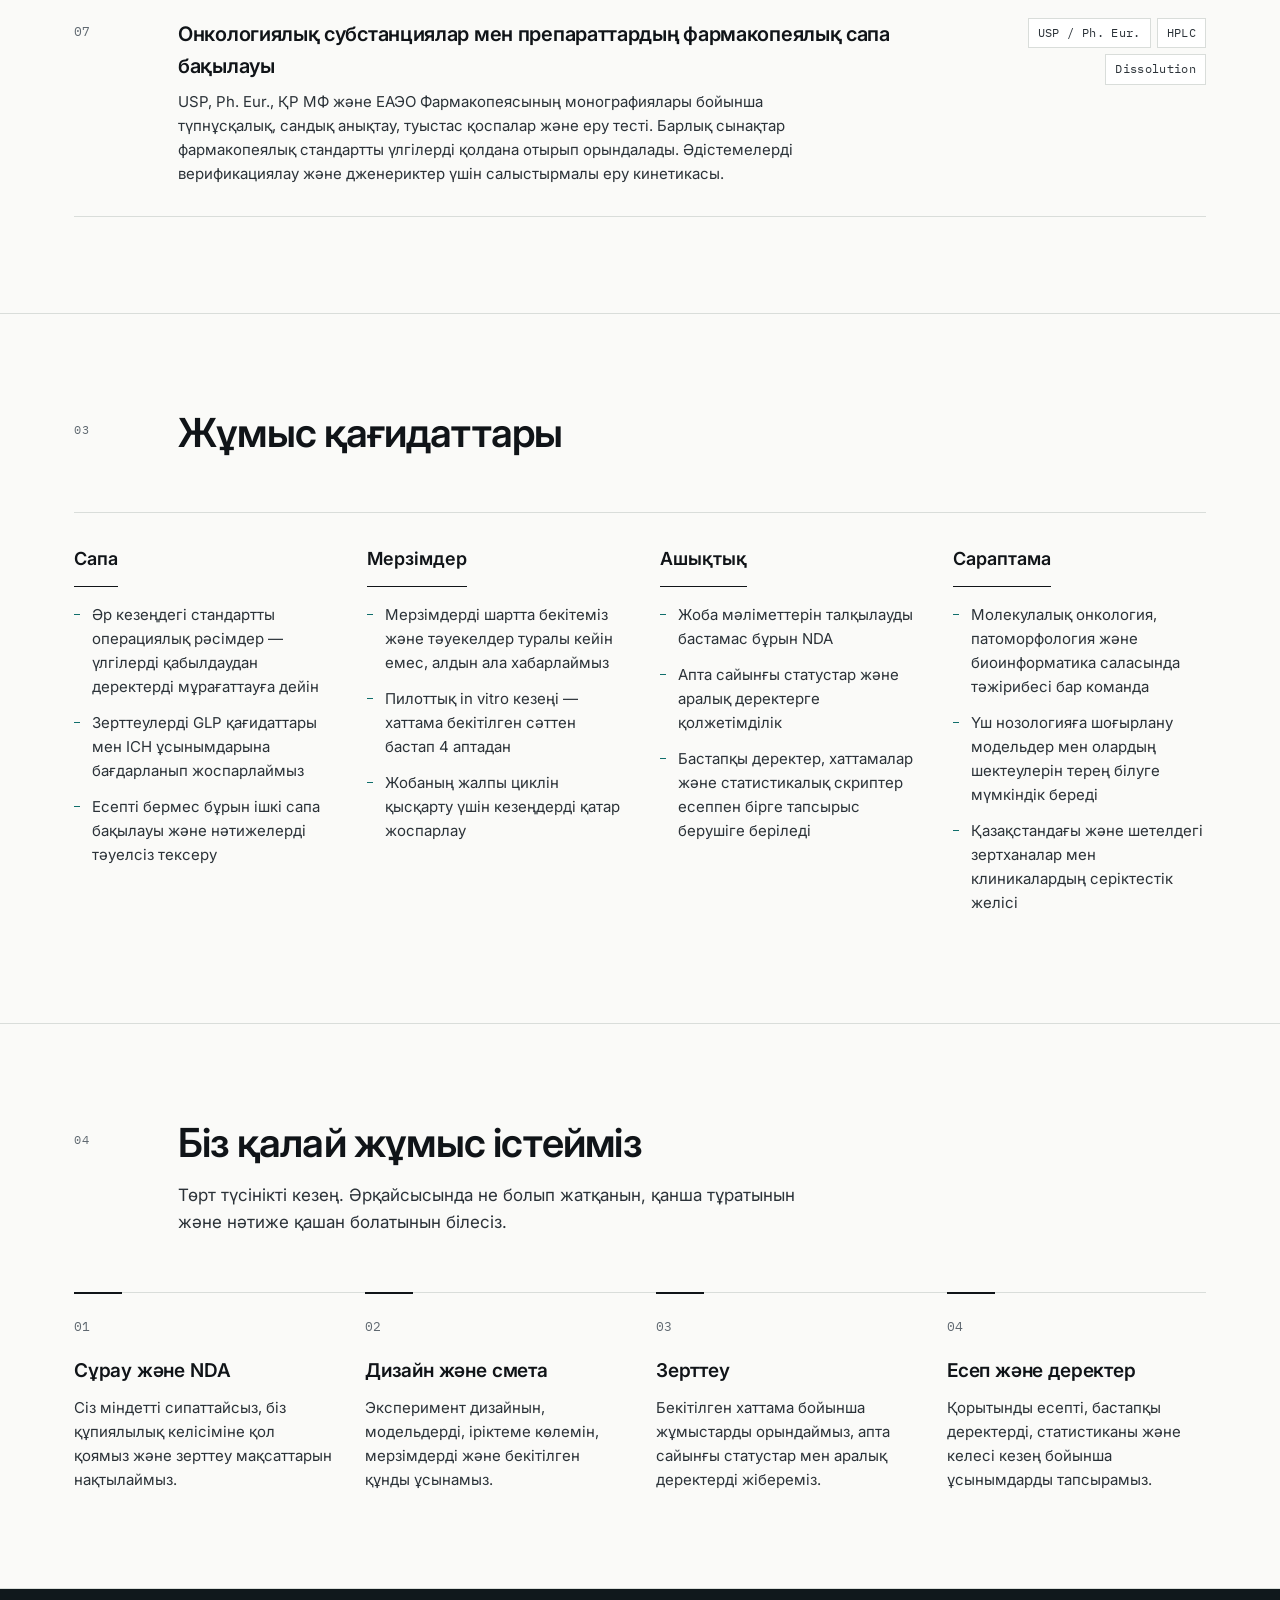
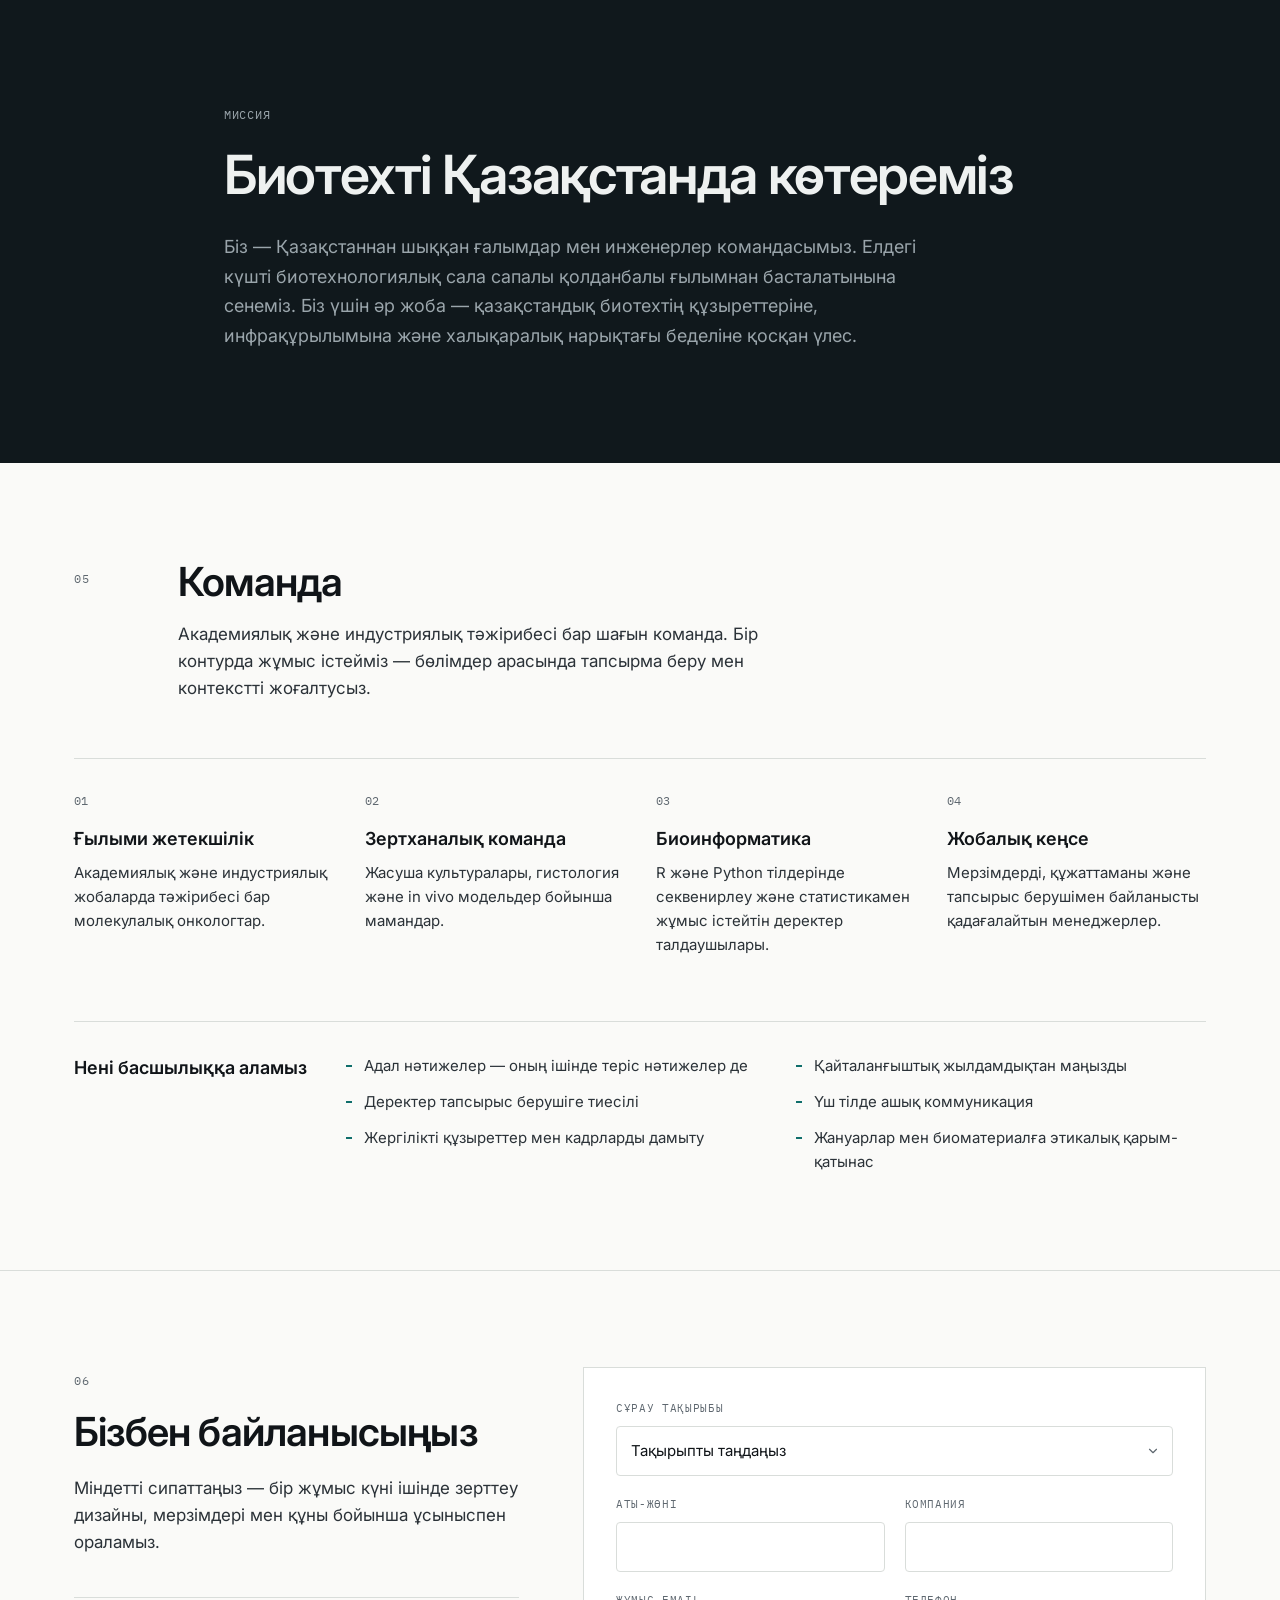
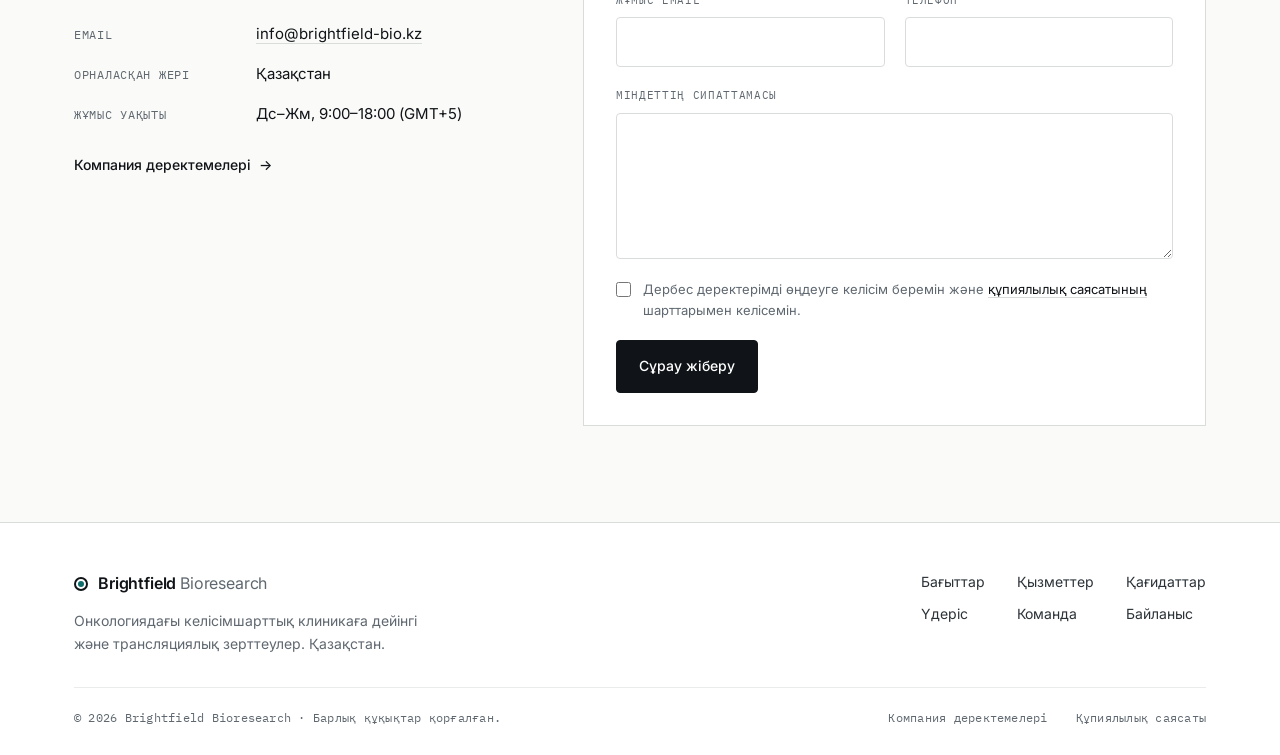
==== commit ec2f07cb: "Add requisites link to top navigation, adjust header breakpoints Co-Authored-By: Claude Fable 5.1 <n" ====
--- a/index.html
+++ b/index.html
@@ -34,6 +34,7 @@
       <a href="#process" data-i18n="nav.process">Процесс</a>
       <a href="#team" data-i18n="nav.team">Команда</a>
       <a href="#contact" data-i18n="nav.contact">Контакты</a>
+      <a href="requisites.html" data-i18n="nav.requisites">Реквизиты</a>
     </nav>
 
     <div class="header__tools">
--- a/css/style.css
+++ b/css/style.css
@@ -65,7 +65,7 @@
 .logo__text { font-size: 16px; }
 .logo__text span { font-weight: 400; color: var(--muted); }
 
-.nav { display: flex; align-items: center; gap: 26px; font-size: 14px; font-weight: 500; }
+.nav { display: flex; align-items: center; gap: 20px; font-size: 14px; font-weight: 500; }
 .nav a { color: var(--ink-2); padding: 4px 0; border-bottom: 1px solid transparent; transition: border-color .15s, color .15s; }
 .nav a:hover { border-bottom-color: var(--ink); }
 
@@ -217,9 +217,8 @@
 /* =========================================================
    Responsive
    ========================================================= */
-@media (max-width: 1140px) {
+@media (max-width: 1240px) {
   .header__cta { display: none; }
-  .nav { gap: 20px; }
 }
 
 @media (max-width: 1080px) {
@@ -231,13 +230,16 @@
   .stat:nth-child(n+3) { border-top: 1px solid var(--line); }
 }
 
-@media (max-width: 900px) {
+@media (max-width: 1060px) {
   .nav { position: fixed; left: 0; right: 0; top: 64px; flex-direction: column; align-items: stretch; gap: 0; padding: 8px 24px 20px; background: var(--bg); border-bottom: 1px solid var(--line); transform: translateY(-8px); opacity: 0; visibility: hidden; transition: opacity .2s, transform .2s, visibility .2s; }
   .nav.is-open { transform: none; opacity: 1; visibility: visible; }
   .nav a { padding: 14px 0; border-bottom: 1px solid var(--line-soft); font-size: 16px; }
   .nav a:last-child { border-bottom: 0; }
   .burger { display: flex; }
   .header__cta { display: none; }
+}
+
+@media (max-width: 900px) {
 
   .hero { padding-top: 56px; }
   .hero__inner { padding-bottom: 48px; }
